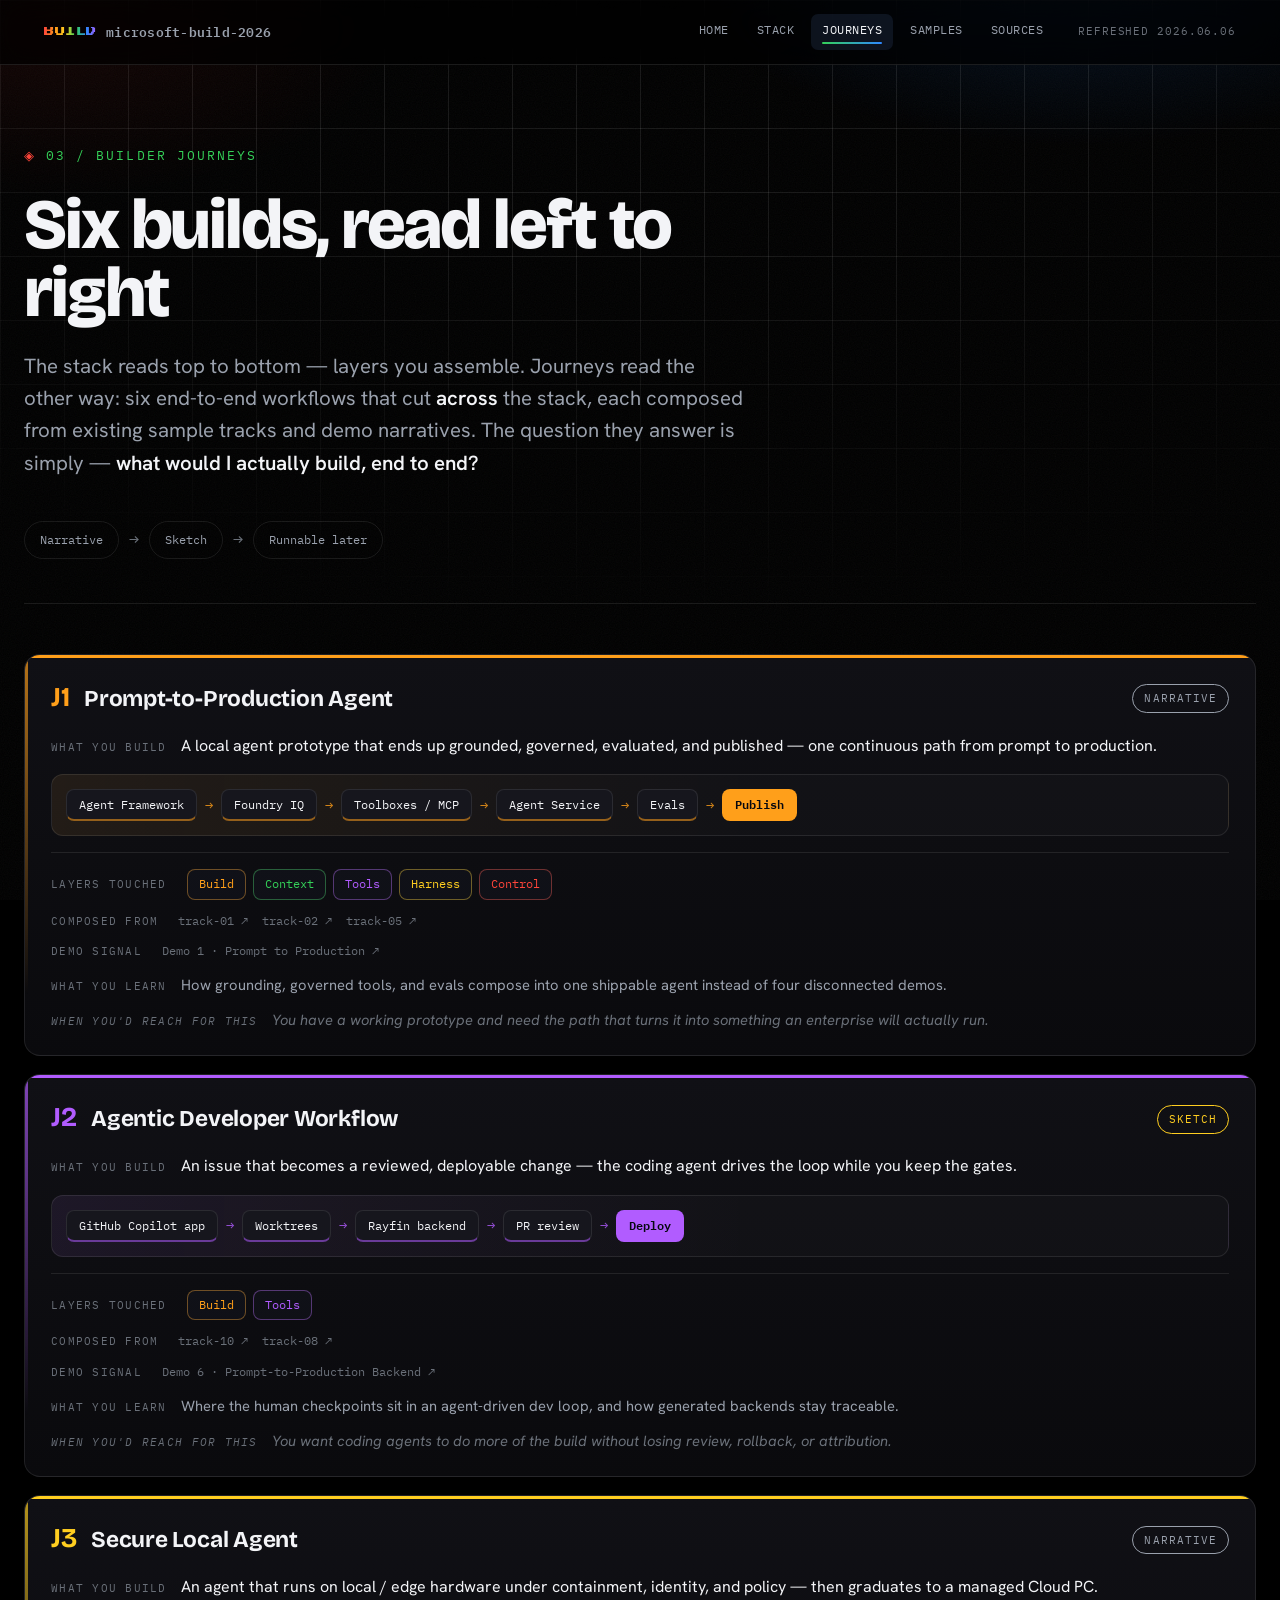
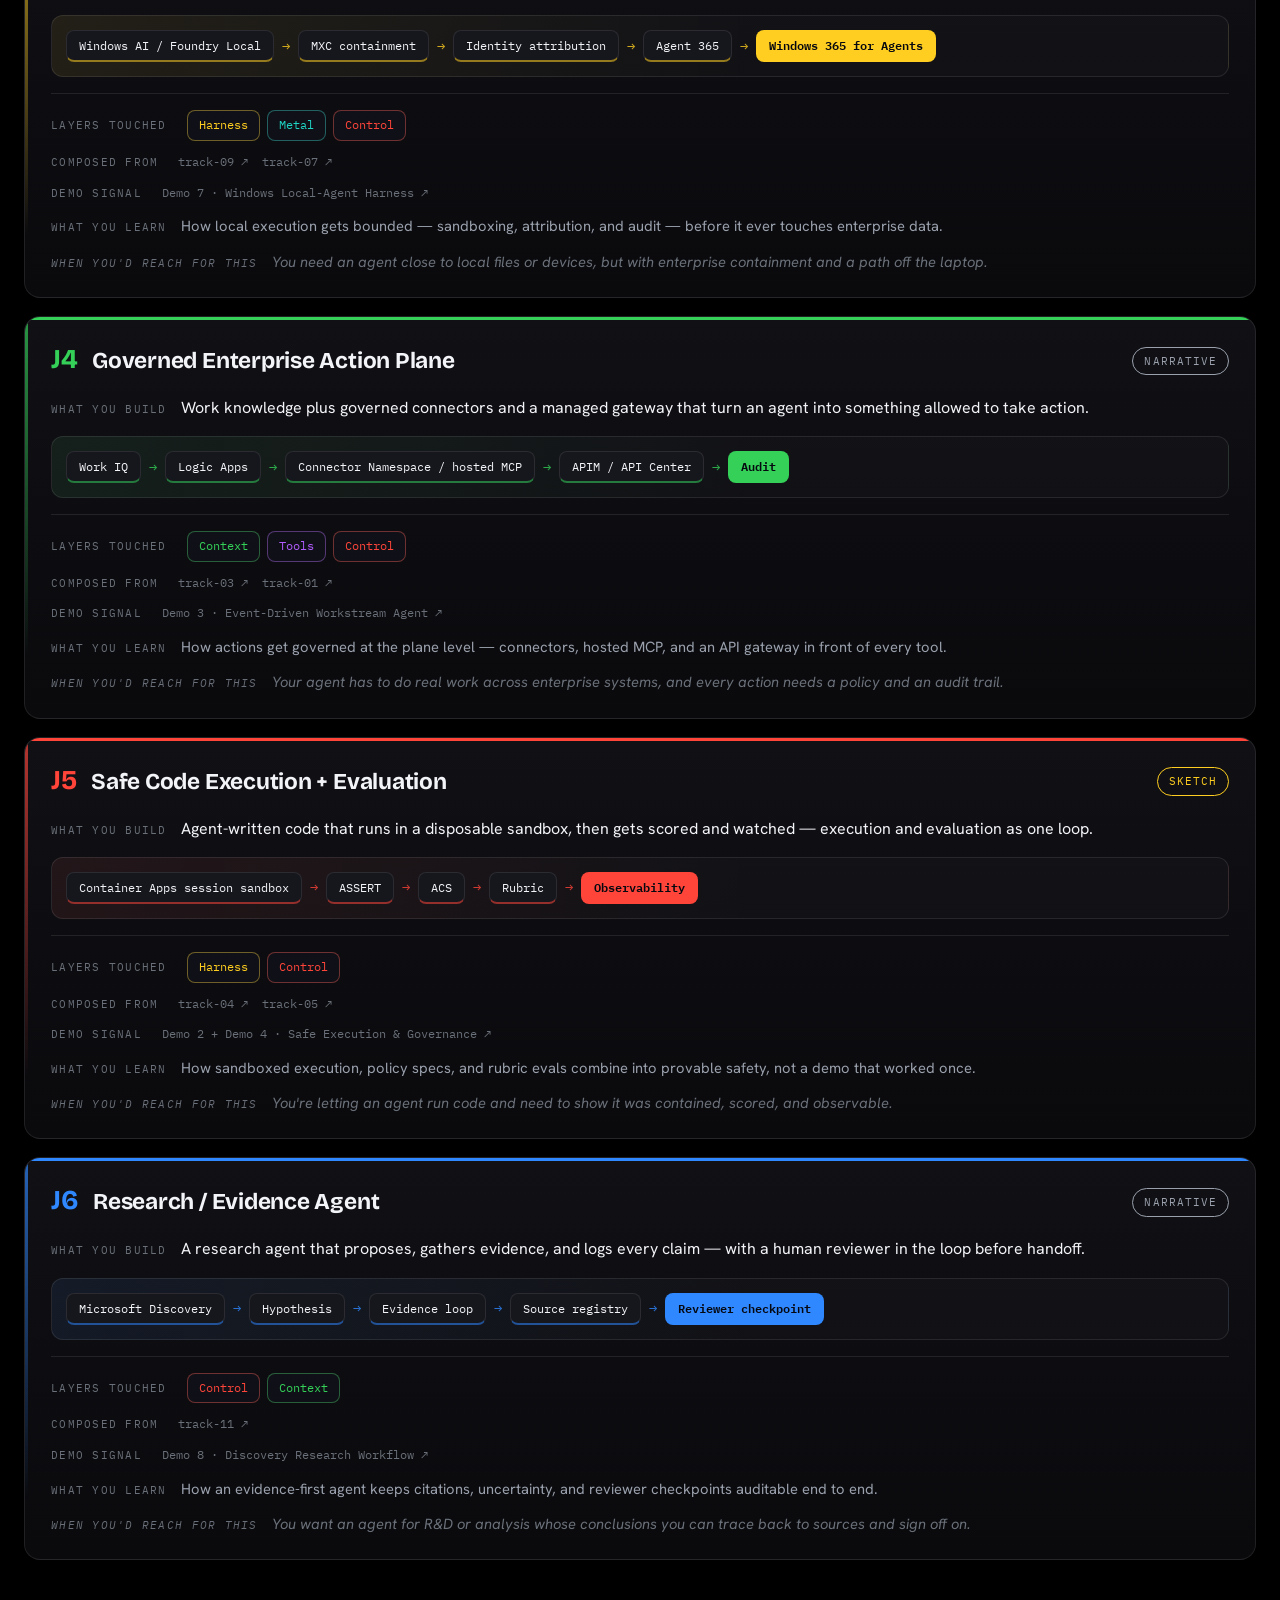
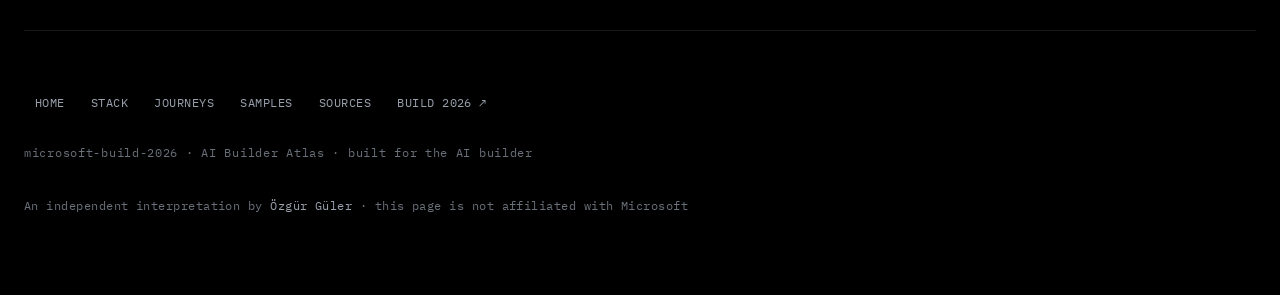
==== journeys.html @ 62273b38 "feat: builder journeys, design pass, and capability asset bundles New surfaces - journeys.html: 6 cr" ====
<!doctype html>
<html lang="en">
  <head>
    <meta charset="utf-8" />
    <meta name="viewport" content="width=device-width, initial-scale=1" />
    <title>Journeys · Build 2026 AI Builder Atlas</title>
    <meta
      name="description"
      content="Builder journeys: six end-to-end Build 2026 workflows that cut across the stack, each composed from existing sample tracks and demo narratives."
    />
    <link rel="preconnect" href="https://fonts.googleapis.com" />
    <link rel="preconnect" href="https://fonts.gstatic.com" crossorigin />
    <link
      href="https://fonts.googleapis.com/css2?family=Bricolage+Grotesque:opsz,wght@12..96,500;12..96,700;12..96,800&family=Hanken+Grotesk:wght@400;500;600;700&family=IBM+Plex+Mono:wght@400;500;600&family=Press+Start+2P&display=swap"
      rel="stylesheet"
    />
    <link rel="icon" href="favicon.svg" type="image/svg+xml" />
    <link rel="stylesheet" href="styles.css" />
  </head>
  <body>
    <div class="grid-field" aria-hidden="true"></div>
    <div class="grain" aria-hidden="true"></div>

    <header class="masthead" aria-label="Site header">
      <a class="repo-tag" href="index.html">
        <span class="bm-mini" aria-hidden="true">BUILD</span>
        <span class="path">microsoft&#8203;-build-2026</span>
      </a>
      <nav class="mast-nav" aria-label="Primary">
        <a href="index.html">Home</a>
        <a href="stack.html">Stack</a>
        <a href="journeys.html" aria-current="page">Journeys</a>
        <a href="samples.html">Samples</a>
        <a href="sources.html">Sources</a>
      </nav>
      <span class="mast-stamp">REFRESHED&nbsp;2026.06.06</span>
    </header>

    <main>
      <section class="page-head" aria-labelledby="ph-title">
        <p class="kicker reveal" data-d="0">
          <span class="kicker-mark">◈</span> 03 / Builder Journeys
        </p>
        <h1 id="ph-title" class="reveal" data-d="1">
          Six builds, read left to right
        </h1>
        <p class="lede reveal" data-d="2">
          The stack reads top to bottom — layers you assemble. Journeys read the
          other way: six end-to-end workflows that cut
          <strong>across</strong> the stack, each composed from existing sample
          tracks and demo narratives. The question they answer is simply —
          <strong>what would I actually build, end to end?</strong>
        </p>
        <div class="ladder reveal" data-d="3" aria-label="Maturity legend">
          <span class="rung">Narrative</span>
          <span class="rung-arrow">→</span>
          <span class="rung">Sketch</span>
          <span class="rung-arrow">→</span>
          <span class="rung">Runnable later</span>
        </div>
      </section>

      <section class="journey-grid" aria-label="Builder journeys">
        <!-- J1 -->
        <article
          class="journey-card j-build reveal-up"
          id="journey-1"
          aria-labelledby="j1-title"
        >
          <header class="journey-head">
            <div class="journey-id">
              <span class="journey-no">J1</span>
              <h2 id="j1-title">Prompt-to-Production Agent</h2>
            </div>
            <span class="journey-badge" data-maturity="narrative"
              >Narrative</span
            >
          </header>
          <p class="journey-outcome">
            <span class="jo-label">What you build</span>
            A local agent prototype that ends up grounded, governed, evaluated,
            and published — one continuous path from prompt to production.
          </p>
          <div
            class="flow-rail"
            role="list"
            aria-label="Journey 1 stage flow, left to right"
          >
            <span class="flow-stage" role="listitem">Agent Framework</span>
            <span class="flow-arrow" aria-hidden="true">→</span>
            <span class="flow-stage" role="listitem">Foundry IQ</span>
            <span class="flow-arrow" aria-hidden="true">→</span>
            <span class="flow-stage" role="listitem">Toolboxes / MCP</span>
            <span class="flow-arrow" aria-hidden="true">→</span>
            <span class="flow-stage" role="listitem">Agent Service</span>
            <span class="flow-arrow" aria-hidden="true">→</span>
            <span class="flow-stage" role="listitem">Evals</span>
            <span class="flow-arrow" aria-hidden="true">→</span>
            <span class="flow-stage flow-stage-end" role="listitem"
              >Publish</span
            >
          </div>
          <div class="journey-meta">
            <div class="jm-row">
              <span class="jm-key">Layers touched</span>
              <ul class="chiplist journey-layers" aria-label="Layers touched">
                <li data-layer="dev">Build</li>
                <li data-layer="context">Context</li>
                <li data-layer="tools">Tools</li>
                <li data-layer="harness">Harness</li>
                <li data-layer="gov">Control</li>
              </ul>
            </div>
            <div class="jm-row">
              <span class="jm-key">Composed from</span>
              <span class="journey-samples">
                <a class="sample-link" href="samples.html#track-01"
                  >track-01 ↗</a
                >
                <a class="sample-link" href="samples.html#track-02"
                  >track-02 ↗</a
                >
                <a class="sample-link" href="samples.html#track-05"
                  >track-05 ↗</a
                >
              </span>
            </div>
            <div class="jm-row">
              <span class="jm-key">Demo signal</span>
              <a
                class="sample-link"
                href="https://github.com/ozgurgulerx/microsoft-build-2026/blob/main/demos/README.md"
                target="_blank"
                rel="noopener"
                >Demo 1 · Prompt to Production ↗</a
              >
            </div>
            <p class="journey-learn">
              <span class="jm-key">What you learn</span>
              How grounding, governed tools, and evals compose into one
              shippable agent instead of four disconnected demos.
            </p>
            <p class="journey-convo">
              <span class="jm-key">When you'd reach for this</span>
              You have a working prototype and need the path that turns it into
              something an enterprise will actually run.
            </p>
          </div>
        </article>

        <!-- J2 -->
        <article
          class="journey-card j-tools reveal-up"
          id="journey-2"
          aria-labelledby="j2-title"
        >
          <header class="journey-head">
            <div class="journey-id">
              <span class="journey-no">J2</span>
              <h2 id="j2-title">Agentic Developer Workflow</h2>
            </div>
            <span class="journey-badge" data-maturity="sketch">Sketch</span>
          </header>
          <p class="journey-outcome">
            <span class="jo-label">What you build</span>
            An issue that becomes a reviewed, deployable change — the coding
            agent drives the loop while you keep the gates.
          </p>
          <div
            class="flow-rail"
            role="list"
            aria-label="Journey 2 stage flow, left to right"
          >
            <span class="flow-stage" role="listitem">GitHub Copilot app</span>
            <span class="flow-arrow" aria-hidden="true">→</span>
            <span class="flow-stage" role="listitem">Worktrees</span>
            <span class="flow-arrow" aria-hidden="true">→</span>
            <span class="flow-stage" role="listitem">Rayfin backend</span>
            <span class="flow-arrow" aria-hidden="true">→</span>
            <span class="flow-stage" role="listitem">PR review</span>
            <span class="flow-arrow" aria-hidden="true">→</span>
            <span class="flow-stage flow-stage-end" role="listitem"
              >Deploy</span
            >
          </div>
          <div class="journey-meta">
            <div class="jm-row">
              <span class="jm-key">Layers touched</span>
              <ul class="chiplist journey-layers" aria-label="Layers touched">
                <li data-layer="dev">Build</li>
                <li data-layer="tools">Tools</li>
              </ul>
            </div>
            <div class="jm-row">
              <span class="jm-key">Composed from</span>
              <span class="journey-samples">
                <a class="sample-link" href="samples.html#track-10"
                  >track-10 ↗</a
                >
                <a class="sample-link" href="samples.html#track-08"
                  >track-08 ↗</a
                >
              </span>
            </div>
            <div class="jm-row">
              <span class="jm-key">Demo signal</span>
              <a
                class="sample-link"
                href="https://github.com/ozgurgulerx/microsoft-build-2026/blob/main/demos/README.md"
                target="_blank"
                rel="noopener"
                >Demo 6 · Prompt-to-Production Backend ↗</a
              >
            </div>
            <p class="journey-learn">
              <span class="jm-key">What you learn</span>
              Where the human checkpoints sit in an agent-driven dev loop, and
              how generated backends stay traceable.
            </p>
            <p class="journey-convo">
              <span class="jm-key">When you'd reach for this</span>
              You want coding agents to do more of the build without losing
              review, rollback, or attribution.
            </p>
          </div>
        </article>

        <!-- J3 -->
        <article
          class="journey-card j-harness reveal-up"
          id="journey-3"
          aria-labelledby="j3-title"
        >
          <header class="journey-head">
            <div class="journey-id">
              <span class="journey-no">J3</span>
              <h2 id="j3-title">Secure Local Agent</h2>
            </div>
            <span class="journey-badge" data-maturity="narrative"
              >Narrative</span
            >
          </header>
          <p class="journey-outcome">
            <span class="jo-label">What you build</span>
            An agent that runs on local / edge hardware under containment,
            identity, and policy — then graduates to a managed Cloud PC.
          </p>
          <div
            class="flow-rail"
            role="list"
            aria-label="Journey 3 stage flow, left to right"
          >
            <span class="flow-stage" role="listitem"
              >Windows AI / Foundry Local</span
            >
            <span class="flow-arrow" aria-hidden="true">→</span>
            <span class="flow-stage" role="listitem">MXC containment</span>
            <span class="flow-arrow" aria-hidden="true">→</span>
            <span class="flow-stage" role="listitem">Identity attribution</span>
            <span class="flow-arrow" aria-hidden="true">→</span>
            <span class="flow-stage" role="listitem">Agent 365</span>
            <span class="flow-arrow" aria-hidden="true">→</span>
            <span class="flow-stage flow-stage-end" role="listitem"
              >Windows 365 for Agents</span
            >
          </div>
          <div class="journey-meta">
            <div class="jm-row">
              <span class="jm-key">Layers touched</span>
              <ul class="chiplist journey-layers" aria-label="Layers touched">
                <li data-layer="harness">Harness</li>
                <li data-layer="infra">Metal</li>
                <li data-layer="gov">Control</li>
              </ul>
            </div>
            <div class="jm-row">
              <span class="jm-key">Composed from</span>
              <span class="journey-samples">
                <a class="sample-link" href="samples.html#track-09"
                  >track-09 ↗</a
                >
                <a class="sample-link" href="samples.html#track-07"
                  >track-07 ↗</a
                >
              </span>
            </div>
            <div class="jm-row">
              <span class="jm-key">Demo signal</span>
              <a
                class="sample-link"
                href="https://github.com/ozgurgulerx/microsoft-build-2026/blob/main/demos/README.md"
                target="_blank"
                rel="noopener"
                >Demo 7 · Windows Local-Agent Harness ↗</a
              >
            </div>
            <p class="journey-learn">
              <span class="jm-key">What you learn</span>
              How local execution gets bounded — sandboxing, attribution, and
              audit — before it ever touches enterprise data.
            </p>
            <p class="journey-convo">
              <span class="jm-key">When you'd reach for this</span>
              You need an agent close to local files or devices, but with
              enterprise containment and a path off the laptop.
            </p>
          </div>
        </article>

        <!-- J4 -->
        <article
          class="journey-card j-context reveal-up"
          id="journey-4"
          aria-labelledby="j4-title"
        >
          <header class="journey-head">
            <div class="journey-id">
              <span class="journey-no">J4</span>
              <h2 id="j4-title">Governed Enterprise Action Plane</h2>
            </div>
            <span class="journey-badge" data-maturity="narrative"
              >Narrative</span
            >
          </header>
          <p class="journey-outcome">
            <span class="jo-label">What you build</span>
            Work knowledge plus governed connectors and a managed gateway that
            turn an agent into something allowed to take action.
          </p>
          <div
            class="flow-rail"
            role="list"
            aria-label="Journey 4 stage flow, left to right"
          >
            <span class="flow-stage" role="listitem">Work IQ</span>
            <span class="flow-arrow" aria-hidden="true">→</span>
            <span class="flow-stage" role="listitem">Logic Apps</span>
            <span class="flow-arrow" aria-hidden="true">→</span>
            <span class="flow-stage" role="listitem"
              >Connector Namespace / hosted MCP</span
            >
            <span class="flow-arrow" aria-hidden="true">→</span>
            <span class="flow-stage" role="listitem">APIM / API Center</span>
            <span class="flow-arrow" aria-hidden="true">→</span>
            <span class="flow-stage flow-stage-end" role="listitem">Audit</span>
          </div>
          <div class="journey-meta">
            <div class="jm-row">
              <span class="jm-key">Layers touched</span>
              <ul class="chiplist journey-layers" aria-label="Layers touched">
                <li data-layer="context">Context</li>
                <li data-layer="tools">Tools</li>
                <li data-layer="gov">Control</li>
              </ul>
            </div>
            <div class="jm-row">
              <span class="jm-key">Composed from</span>
              <span class="journey-samples">
                <a class="sample-link" href="samples.html#track-03"
                  >track-03 ↗</a
                >
                <a class="sample-link" href="samples.html#track-01"
                  >track-01 ↗</a
                >
              </span>
            </div>
            <div class="jm-row">
              <span class="jm-key">Demo signal</span>
              <a
                class="sample-link"
                href="https://github.com/ozgurgulerx/microsoft-build-2026/blob/main/demos/README.md"
                target="_blank"
                rel="noopener"
                >Demo 3 · Event-Driven Workstream Agent ↗</a
              >
            </div>
            <p class="journey-learn">
              <span class="jm-key">What you learn</span>
              How actions get governed at the plane level — connectors, hosted
              MCP, and an API gateway in front of every tool.
            </p>
            <p class="journey-convo">
              <span class="jm-key">When you'd reach for this</span>
              Your agent has to do real work across enterprise systems, and
              every action needs a policy and an audit trail.
            </p>
          </div>
        </article>

        <!-- J5 -->
        <article
          class="journey-card j-eval reveal-up"
          id="journey-5"
          aria-labelledby="j5-title"
        >
          <header class="journey-head">
            <div class="journey-id">
              <span class="journey-no">J5</span>
              <h2 id="j5-title">Safe Code Execution + Evaluation</h2>
            </div>
            <span class="journey-badge" data-maturity="sketch">Sketch</span>
          </header>
          <p class="journey-outcome">
            <span class="jo-label">What you build</span>
            Agent-written code that runs in a disposable sandbox, then gets
            scored and watched — execution and evaluation as one loop.
          </p>
          <div
            class="flow-rail"
            role="list"
            aria-label="Journey 5 stage flow, left to right"
          >
            <span class="flow-stage" role="listitem"
              >Container Apps session sandbox</span
            >
            <span class="flow-arrow" aria-hidden="true">→</span>
            <span class="flow-stage" role="listitem">ASSERT</span>
            <span class="flow-arrow" aria-hidden="true">→</span>
            <span class="flow-stage" role="listitem">ACS</span>
            <span class="flow-arrow" aria-hidden="true">→</span>
            <span class="flow-stage" role="listitem">Rubric</span>
            <span class="flow-arrow" aria-hidden="true">→</span>
            <span class="flow-stage flow-stage-end" role="listitem"
              >Observability</span
            >
          </div>
          <div class="journey-meta">
            <div class="jm-row">
              <span class="jm-key">Layers touched</span>
              <ul class="chiplist journey-layers" aria-label="Layers touched">
                <li data-layer="harness">Harness</li>
                <li data-layer="gov">Control</li>
              </ul>
            </div>
            <div class="jm-row">
              <span class="jm-key">Composed from</span>
              <span class="journey-samples">
                <a class="sample-link" href="samples.html#track-04"
                  >track-04 ↗</a
                >
                <a class="sample-link" href="samples.html#track-05"
                  >track-05 ↗</a
                >
              </span>
            </div>
            <div class="jm-row">
              <span class="jm-key">Demo signal</span>
              <a
                class="sample-link"
                href="https://github.com/ozgurgulerx/microsoft-build-2026/blob/main/demos/README.md"
                target="_blank"
                rel="noopener"
                >Demo 2 + Demo 4 · Safe Execution & Governance ↗</a
              >
            </div>
            <p class="journey-learn">
              <span class="jm-key">What you learn</span>
              How sandboxed execution, policy specs, and rubric evals combine
              into provable safety, not a demo that worked once.
            </p>
            <p class="journey-convo">
              <span class="jm-key">When you'd reach for this</span>
              You're letting an agent run code and need to show it was
              contained, scored, and observable.
            </p>
          </div>
        </article>

        <!-- J6 -->
        <article
          class="journey-card j-research reveal-up"
          id="journey-6"
          aria-labelledby="j6-title"
        >
          <header class="journey-head">
            <div class="journey-id">
              <span class="journey-no">J6</span>
              <h2 id="j6-title">Research / Evidence Agent</h2>
            </div>
            <span class="journey-badge" data-maturity="narrative"
              >Narrative</span
            >
          </header>
          <p class="journey-outcome">
            <span class="jo-label">What you build</span>
            A research agent that proposes, gathers evidence, and logs every
            claim — with a human reviewer in the loop before handoff.
          </p>
          <div
            class="flow-rail"
            role="list"
            aria-label="Journey 6 stage flow, left to right"
          >
            <span class="flow-stage" role="listitem">Microsoft Discovery</span>
            <span class="flow-arrow" aria-hidden="true">→</span>
            <span class="flow-stage" role="listitem">Hypothesis</span>
            <span class="flow-arrow" aria-hidden="true">→</span>
            <span class="flow-stage" role="listitem">Evidence loop</span>
            <span class="flow-arrow" aria-hidden="true">→</span>
            <span class="flow-stage" role="listitem">Source registry</span>
            <span class="flow-arrow" aria-hidden="true">→</span>
            <span class="flow-stage flow-stage-end" role="listitem"
              >Reviewer checkpoint</span
            >
          </div>
          <div class="journey-meta">
            <div class="jm-row">
              <span class="jm-key">Layers touched</span>
              <ul class="chiplist journey-layers" aria-label="Layers touched">
                <li data-layer="gov">Control</li>
                <li data-layer="context">Context</li>
              </ul>
            </div>
            <div class="jm-row">
              <span class="jm-key">Composed from</span>
              <span class="journey-samples">
                <a class="sample-link" href="samples.html#track-11"
                  >track-11 ↗</a
                >
              </span>
            </div>
            <div class="jm-row">
              <span class="jm-key">Demo signal</span>
              <a
                class="sample-link"
                href="https://github.com/ozgurgulerx/microsoft-build-2026/blob/main/demos/README.md"
                target="_blank"
                rel="noopener"
                >Demo 8 · Discovery Research Workflow ↗</a
              >
            </div>
            <p class="journey-learn">
              <span class="jm-key">What you learn</span>
              How an evidence-first agent keeps citations, uncertainty, and
              reviewer checkpoints auditable end to end.
            </p>
            <p class="journey-convo">
              <span class="jm-key">When you'd reach for this</span>
              You want an agent for R&amp;D or analysis whose conclusions you
              can trace back to sources and sign off on.
            </p>
          </div>
        </article>
      </section>
    </main>

    <footer class="foot">
      <nav class="foot-links" aria-label="Footer">
        <a href="index.html">Home</a>
        <a href="stack.html">Stack</a>
        <a href="journeys.html">Journeys</a>
        <a href="samples.html">Samples</a>
        <a href="sources.html">Sources</a>
        <a
          href="https://news.microsoft.com/build-2026/"
          target="_blank"
          rel="noopener"
          >Build 2026 ↗</a
        >
      </nav>
      <p class="foot-sig">
        microsoft-build-2026 &middot; AI Builder Atlas &middot; built for the AI
        builder
      </p>
      <p class="foot-by">
        An independent interpretation by
        <a
          class="by-name"
          href="https://github.com/ozgurgulerx"
          target="_blank"
          rel="noopener author"
          >Özgür Güler</a
        >
        &middot; this page is not affiliated with Microsoft
      </p>
    </footer>

    <script src="atlas.js" defer></script>
  </body>
</html>
---- styles.css ----
/* ============================================================
   Build 2026 AI Builder Atlas — "Engineering Atlas / Control Room"
   Display: Bricolage Grotesque · Body: Hanken Grotesk · Data: IBM Plex Mono
   ============================================================ */

:root {
  color-scheme: dark;

  /* surfaces — Build pure-black canvas */
  --void: #000000;
  --ink-0: #0a0a0d;
  --ink-1: #101015;
  --ink-2: #16161d;
  --line: rgba(255, 255, 255, 0.09);
  --line-bright: rgba(255, 255, 255, 0.22);

  /* type */
  --chalk: #f3f4f7;
  --fog: #9aa1ad;
  --fog-dim: #6a7079;

  /* Build pixel rainbow */
  --build-red: #ff453a;
  --build-orange: #ff9f1a;
  --build-yellow: #ffce20;
  --build-green: #34d058;
  --build-blue: #2f88ff;
  --build-purple: #b15cff;
  --build-cyan: #1fd4c4;

  /* signal aliases mapped to the rainbow (primary UI accent = Build blue) */
  --azure: var(--build-blue); /* model + primary accent */
  --cyan: var(--build-green); /* context + secondary accent */
  --violet: var(--build-purple); /* tools */
  --amber: var(--build-yellow); /* harness */
  --magenta: var(--build-red); /* governance / live */
  --orange: var(--build-orange); /* dev substrate */
  --teal: var(--build-cyan); /* infrastructure */

  --display: "Bricolage Grotesque", ui-sans-serif, system-ui, sans-serif;
  --body: "Hanken Grotesk", ui-sans-serif, system-ui, sans-serif;
  --mono: "IBM Plex Mono", ui-monospace, "SFMono-Regular", monospace;
  --pixel: "Press Start 2P", ui-monospace, monospace;

  --shell: min(1240px, calc(100% - 48px));
}

* {
  box-sizing: border-box;
}

html {
  scroll-behavior: smooth;
}

body {
  margin: 0;
  background: var(--void);
  color: var(--chalk);
  font-family: var(--body);
  font-size: 17px;
  line-height: 1.58;
  -webkit-font-smoothing: antialiased;
  text-rendering: optimizeLegibility;
  overflow-x: hidden;
}

/* atmospheric blueprint grid + corner glows ----------------------------- */
.grid-field {
  position: fixed;
  inset: 0;
  z-index: -2;
  pointer-events: none;
  background-image:
    linear-gradient(var(--line) 1px, transparent 1px),
    linear-gradient(90deg, var(--line) 1px, transparent 1px);
  background-size: 64px 64px;
  -webkit-mask-image: radial-gradient(
    120% 90% at 50% 0%,
    #000 30%,
    transparent 78%
  );
  mask-image: radial-gradient(120% 90% at 50% 0%, #000 30%, transparent 78%);
}

body::before {
  content: "";
  position: fixed;
  inset: 0;
  z-index: -3;
  pointer-events: none;
  background:
    radial-gradient(
      54% 38% at 84% -6%,
      rgba(47, 136, 255, 0.16),
      transparent 60%
    ),
    radial-gradient(46% 34% at 4% 2%, rgba(255, 69, 58, 0.08), transparent 62%),
    radial-gradient(
      60% 46% at 50% 110%,
      rgba(177, 92, 255, 0.08),
      transparent 60%
    );
}

.grain {
  position: fixed;
  inset: 0;
  z-index: -1;
  pointer-events: none;
  opacity: 0.045;
  background-image: url("data:image/svg+xml,%3Csvg xmlns='http://www.w3.org/2000/svg' width='160' height='160'%3E%3Cfilter id='n'%3E%3CfeTurbulence type='fractalNoise' baseFrequency='0.85' numOctaves='2' stitchTiles='stitch'/%3E%3C/filter%3E%3Crect width='100%25' height='100%25' filter='url(%23n)'/%3E%3C/svg%3E");
}

/* ───────────────────────── global craft ───────────────────────── */
::selection {
  background: color-mix(in srgb, var(--build-blue) 36%, transparent);
  color: #fff;
}
:focus-visible {
  outline: 2px solid color-mix(in srgb, var(--build-blue) 72%, #fff 8%);
  outline-offset: 3px;
  border-radius: 5px;
}
html {
  scrollbar-color: #23252e transparent;
}
::-webkit-scrollbar {
  width: 11px;
  height: 11px;
}
::-webkit-scrollbar-track {
  background: var(--void);
}
::-webkit-scrollbar-thumb {
  background: #23252e;
  border: 3px solid var(--void);
  border-radius: 999px;
}
::-webkit-scrollbar-thumb:hover {
  background: #313441;
}

/* smooth cross-page morphs — progressive enhancement, ignored where unsupported */
@view-transition {
  navigation: auto;
}

/* ───────────────────────── masthead ───────────────────────── */
.masthead {
  position: sticky;
  top: 0;
  z-index: 50;
  width: 100%;
  display: flex;
  align-items: center;
  gap: 24px;
  padding: 14px max(24px, calc((100% - 1240px) / 2 + 24px));
  background: color-mix(in srgb, var(--void) 72%, transparent);
  backdrop-filter: blur(14px) saturate(1.3);
  border-bottom: 1px solid var(--line);
  view-transition-name: masthead;
}

.repo-tag {
  display: inline-flex;
  align-items: center;
  gap: 9px;
  font-family: var(--mono);
  font-size: 0.82rem;
  font-weight: 600;
  letter-spacing: 0.02em;
  color: var(--chalk);
  text-decoration: none;
}
.repo-tag .dot {
  width: 9px;
  height: 9px;
  border-radius: 50%;
  background: var(--magenta);
  box-shadow:
    0 0 0 4px rgba(255, 61, 139, 0.16),
    0 0 14px var(--magenta);
  animation: pulse 2.6s ease-in-out infinite;
}
@keyframes pulse {
  50% {
    opacity: 0.45;
  }
}

/* pixel mini-mark in the header — site-wide brand cue */
.bm-mini {
  font-family: var(--pixel);
  font-size: 0.62rem;
  letter-spacing: 0.06em;
  line-height: 1;
  background: linear-gradient(
    92deg,
    var(--build-red),
    var(--build-orange) 22%,
    var(--build-yellow) 40%,
    var(--build-green) 60%,
    var(--build-blue) 80%,
    var(--build-purple)
  );
  -webkit-background-clip: text;
  background-clip: text;
  color: transparent;
  -webkit-text-fill-color: transparent;
}
.repo-tag .path {
  color: var(--fog);
}

.mast-nav {
  margin-left: auto;
  display: flex;
  gap: 6px;
}
.mast-nav a {
  font-family: var(--mono);
  font-size: 0.76rem;
  letter-spacing: 0.04em;
  text-transform: uppercase;
  color: var(--fog);
  text-decoration: none;
  padding: 6px 11px;
  border-radius: 7px;
  transition:
    color 0.2s,
    background 0.2s;
}
.mast-nav a:hover {
  color: var(--chalk);
  background: rgba(120, 170, 255, 0.08);
}

.mast-stamp {
  font-family: var(--mono);
  font-size: 0.7rem;
  letter-spacing: 0.08em;
  color: var(--fog-dim);
  white-space: nowrap;
}

/* shared layout ------------------------------------------------------- */
main {
  width: var(--shell);
  margin: 0 auto;
}

section {
  padding: 78px 0;
  border-bottom: 1px solid var(--line);
}

.section-head {
  max-width: 760px;
  margin-bottom: 40px;
}
.section-no {
  display: inline-block;
  font-family: var(--mono);
  font-size: 0.74rem;
  letter-spacing: 0.16em;
  color: var(--magenta);
  margin-bottom: 14px;
}
.section-head h2 {
  font-family: var(--display);
  font-weight: 700;
  font-size: clamp(1.7rem, 3.4vw, 2.7rem);
  line-height: 1.04;
  letter-spacing: -0.02em;
  margin: 0 0 14px;
}
.section-head > p {
  color: var(--fog);
  font-size: 1.05rem;
  margin: 0;
}

/* ───────────────────────── hero ───────────────────────── */
.hero {
  position: relative;
  isolation: isolate;
  overflow: hidden;
  padding: clamp(64px, 12vh, 132px) 0 86px;
  border-bottom: 1px solid var(--line);
}
/* signature atmosphere — a slow aurora that breathes behind the wordmark */
.hero::before {
  content: "";
  position: absolute;
  z-index: -1;
  left: -12%;
  top: -24%;
  width: 78%;
  height: 132%;
  background:
    radial-gradient(
      40% 42% at 32% 30%,
      rgba(47, 136, 255, 0.24),
      transparent 70%
    ),
    radial-gradient(
      36% 38% at 58% 42%,
      rgba(177, 92, 255, 0.17),
      transparent 70%
    ),
    radial-gradient(
      32% 36% at 44% 64%,
      rgba(31, 212, 196, 0.14),
      transparent 72%
    ),
    radial-gradient(28% 30% at 70% 58%, rgba(255, 69, 58, 0.1), transparent 72%);
  filter: blur(38px) saturate(1.2);
  pointer-events: none;
  /* pointer parallax (set on .hero by atlas.js) composes with the drift transform */
  translate: var(--px, 0) var(--py, 0);
  transition: translate 0.4s cubic-bezier(0.22, 1, 0.36, 1);
  animation: aurora-drift 19s ease-in-out infinite alternate;
}
@keyframes aurora-drift {
  0% {
    transform: translate3d(0, 0, 0) scale(1);
  }
  50% {
    transform: translate3d(4%, 3%, 0) scale(1.08);
  }
  100% {
    transform: translate3d(-3%, 5%, 0) scale(1.05);
  }
}

.kicker {
  font-family: var(--mono);
  font-size: 0.8rem;
  letter-spacing: 0.16em;
  text-transform: uppercase;
  color: var(--cyan);
  margin: 0 0 26px;
}
.kicker-mark {
  color: var(--magenta);
}

/* pixel BUILD wordmark — the brand centerpiece */
.buildmark {
  display: flex;
  align-items: flex-end;
  gap: clamp(14px, 2.4vw, 30px);
  margin: 4px 0 30px;
  line-height: 1;
  /* subtle counter-parallax to the aurora for depth */
  translate: calc(var(--px, 0px) * -0.32) calc(var(--py, 0px) * -0.32);
  transition: translate 0.4s cubic-bezier(0.22, 1, 0.36, 1);
}
.bm-word {
  font-family: var(--pixel);
  font-size: clamp(2.6rem, 11vw, 8.2rem);
  letter-spacing: 0.04em;
  /* the Build rainbow, swept across the pixel letters */
  background: linear-gradient(
    92deg,
    var(--build-red) 0%,
    var(--build-orange) 18%,
    var(--build-yellow) 36%,
    var(--build-green) 56%,
    var(--build-blue) 76%,
    var(--build-purple) 100%
  );
  background-size: 220% 100%;
  -webkit-background-clip: text;
  background-clip: text;
  color: transparent;
  -webkit-text-fill-color: transparent;
  filter: drop-shadow(0 6px 34px rgba(47, 136, 255, 0.34));
  animation: bm-flow 16s ease-in-out infinite alternate;
}
@keyframes bm-flow {
  0% {
    background-position: 0% 50%;
  }
  100% {
    background-position: 100% 50%;
  }
}
/* cinematic entrance for the wordmark — rise + unblur (reuses .reveal timing) */
.buildmark.reveal {
  animation-name: rise-hero;
}
@keyframes rise-hero {
  from {
    opacity: 0;
    transform: translateY(26px) scale(0.985);
    filter: blur(9px);
  }
  to {
    opacity: 1;
    transform: none;
    filter: blur(0);
  }
}
.bm-year {
  font-family: var(--pixel);
  font-size: clamp(0.9rem, 3vw, 2rem);
  color: var(--build-blue);
  padding-bottom: clamp(6px, 1.4vw, 16px);
  letter-spacing: 0.02em;
}

.hero h1 {
  font-family: var(--display);
  font-weight: 800;
  font-size: clamp(2rem, 5.2vw, 4rem);
  line-height: 0.98;
  letter-spacing: -0.03em;
  margin: 0 0 26px;
}

/* personal narrative — the framing of the whole page */
.manifesto {
  margin: 0 0 30px;
  padding: 0 0 0 22px;
  border-left: 3px solid var(--build-blue);
  max-width: 760px;
  font-family: var(--display);
  font-weight: 500;
  font-size: clamp(1.15rem, 2vw, 1.6rem);
  line-height: 1.42;
  letter-spacing: -0.01em;
  color: var(--chalk);
  text-wrap: balance;
}

.lede {
  max-width: 720px;
  font-size: clamp(1.05rem, 1.7vw, 1.28rem);
  color: var(--fog);
  margin: 0 0 42px;
}
.lede strong {
  color: var(--chalk);
  font-weight: 600;
}

.hero-cta {
  display: flex;
  flex-wrap: wrap;
  gap: 14px;
}
.btn {
  font-family: var(--mono);
  font-size: 0.84rem;
  font-weight: 500;
  letter-spacing: 0.02em;
  text-decoration: none;
  padding: 13px 22px;
  border-radius: 10px;
  transition:
    transform 0.18s,
    box-shadow 0.25s,
    background 0.25s;
}
.btn-primary {
  color: #060810;
  background: linear-gradient(100deg, var(--cyan), var(--azure));
  box-shadow: 0 8px 30px rgba(77, 140, 255, 0.28);
}
.btn-primary:hover {
  transform: translateY(-2px);
  box-shadow: 0 14px 38px rgba(77, 140, 255, 0.42);
}
.btn-ghost {
  color: var(--chalk);
  border: 1px solid var(--line-bright);
  background: rgba(120, 170, 255, 0.04);
}
.btn-ghost:hover {
  transform: translateY(-2px);
  border-color: var(--cyan);
  color: var(--cyan);
}

/* ───────────────────── schematic ───────────────────── */
.schematic {
  display: grid;
  gap: 14px;
  position: relative;
}

.band {
  position: relative;
  border-radius: 14px;
  padding: 20px 24px;
  border: 1px solid var(--line);
  background: linear-gradient(180deg, var(--ink-1), var(--ink-0));
  overflow: hidden;
}
.band header {
  display: flex;
  align-items: baseline;
  gap: 14px;
  flex-wrap: wrap;
  margin-bottom: 8px;
}
.band-edge {
  font-family: var(--mono);
  font-size: 0.68rem;
  letter-spacing: 0.14em;
  padding: 3px 9px;
  border-radius: 6px;
  border: 1px solid currentColor;
}
.band h3 {
  font-family: var(--display);
  font-weight: 700;
  font-size: 1.18rem;
  letter-spacing: -0.01em;
  margin: 0;
}
.band p {
  margin: 0;
  font-family: var(--mono);
  font-size: 0.78rem;
  line-height: 1.7;
  color: var(--fog);
}
.band::before {
  content: "";
  position: absolute;
  inset: 0;
  pointer-events: none;
  opacity: 0.5;
}

.band-gov {
  border-color: color-mix(in srgb, var(--build-red) 36%, transparent);
}
.band-gov .band-edge {
  color: var(--build-red);
}
.band-gov::before {
  background: radial-gradient(
    80% 140% at 0% 0%,
    color-mix(in srgb, var(--build-red) 14%, transparent),
    transparent 55%
  );
}

.band-dev {
  border-color: color-mix(in srgb, var(--build-orange) 34%, transparent);
}
.band-dev .band-edge {
  color: var(--build-orange);
}
.band-dev::before {
  background: radial-gradient(
    80% 140% at 100% 0%,
    color-mix(in srgb, var(--build-orange) 14%, transparent),
    transparent 55%
  );
}

.band-infra {
  border-color: color-mix(in srgb, var(--build-cyan) 34%, transparent);
}
.band-infra .band-edge {
  color: var(--build-cyan);
}
.band-infra::before {
  background: radial-gradient(
    80% 140% at 50% 100%,
    color-mix(in srgb, var(--build-cyan) 14%, transparent),
    transparent 55%
  );
}

/* core four */
.core {
  display: grid;
  grid-template-columns: repeat(4, 1fr);
  gap: 14px;
}
.cell {
  position: relative;
  border-radius: 14px;
  padding: 22px 20px 24px;
  background: linear-gradient(180deg, var(--ink-2), var(--ink-0));
  border: 1px solid var(--line);
  display: grid;
  align-content: start;
  gap: 10px;
  overflow: hidden;
  transition:
    transform 0.25s,
    border-color 0.25s,
    box-shadow 0.3s;
}
.cell::after {
  content: "";
  position: absolute;
  top: 0;
  left: 0;
  right: 0;
  height: 3px;
  background: var(--c);
  opacity: 0.9;
}
.cell:hover {
  border-color: color-mix(in srgb, var(--c) 45%, var(--line));
  box-shadow: 0 16px 40px color-mix(in srgb, var(--c) 14%, transparent);
}
.cell-head {
  display: flex;
  align-items: center;
  gap: 12px;
  margin-bottom: 4px;
}
.cell-no {
  flex: none;
  width: 38px;
  height: 38px;
  display: grid;
  place-items: center;
  border-radius: 10px;
  font-family: var(--display);
  font-weight: 700;
  font-size: 1.2rem;
  color: #050505;
  background: var(--c);
  box-shadow: 0 0 22px color-mix(in srgb, var(--c) 45%, transparent);
}
.cell h3 {
  font-family: var(--display);
  font-weight: 700;
  font-size: 1.28rem;
  letter-spacing: -0.01em;
  margin: 0;
  color: var(--c);
}
.ask {
  margin: 2px 0 0;
  font-weight: 500;
  font-size: 0.82rem;
  color: var(--fog);
}

/* linked capability rows — one scannable, clickable item per line */
.cap-list {
  list-style: none;
  margin: 6px 0 0;
  padding: 0;
  display: grid;
  gap: 5px;
}
.cap-list a {
  display: flex;
  align-items: center;
  justify-content: space-between;
  gap: 10px;
  padding: 9px 11px;
  border-radius: 9px;
  font-size: 0.86rem;
  line-height: 1.25;
  color: var(--chalk);
  text-decoration: none;
  background: rgba(255, 255, 255, 0.025);
  border: 1px solid var(--line);
  border-left: 2px solid color-mix(in srgb, var(--c) 60%, transparent);
  transition:
    background 0.16s,
    border-color 0.16s,
    transform 0.16s;
}
.cap-list a:hover {
  background: color-mix(in srgb, var(--c) 12%, transparent);
  border-color: color-mix(in srgb, var(--c) 40%, var(--line));
  border-left-color: var(--c);
  transform: translateX(3px);
}
.cap-arrow {
  flex: none;
  font-size: 0.82rem;
  color: var(--fog-dim);
  transition: color 0.16s;
}
.cap-list a:hover .cap-arrow {
  color: var(--c);
}
.cell-model {
  --c: var(--azure);
}
.cell-context {
  --c: var(--cyan);
}
.cell-tools {
  --c: var(--violet);
}
.cell-harness {
  --c: var(--amber);
}

/* band cap-lists lay their linked rows out in responsive columns */
.band-caps {
  display: grid;
  grid-template-columns: repeat(auto-fill, minmax(210px, 1fr));
  gap: 6px;
  margin-top: 6px;
}
.band-gov {
  --c: var(--build-red);
}
.band-dev {
  --c: var(--build-orange);
}
.band-infra {
  --c: var(--build-cyan);
}

/* sub-groups — cluster related capabilities into labelled sub-verticals */
.subgroups {
  display: grid;
  grid-template-columns: repeat(auto-fit, minmax(256px, 1fr));
  gap: 12px;
  margin-top: 8px;
  align-items: start;
}
.subgroup {
  border: 1px solid var(--line);
  border-radius: 12px;
  padding: 14px 14px 12px;
  background: rgba(255, 255, 255, 0.018);
}
.sg-head {
  display: flex;
  flex-wrap: nowrap;
  align-items: start;
  justify-content: space-between;
  gap: 10px;
  padding-bottom: 10px;
  margin-bottom: 8px;
  border-bottom: 1px solid var(--line);
}
.sg-title {
  flex: 1;
  min-width: 0;
  font-family: var(--mono);
  font-size: 0.72rem;
  font-weight: 600;
  letter-spacing: 0.06em;
  line-height: 1.25;
  text-transform: uppercase;
  color: var(--c, var(--chalk));
}
.sg-count {
  flex: none;
}
.sg-count {
  font-family: var(--mono);
  font-size: 0.66rem;
  line-height: 1;
  color: var(--fog);
  padding: 4px 8px;
  border-radius: 999px;
  border: 1px solid var(--line);
  background: color-mix(in srgb, var(--c) 10%, transparent);
}
.sg-list {
  margin: 0;
}

.read-key {
  margin-top: 34px;
  padding: 24px 26px;
  border-radius: 14px;
  border: 1px solid var(--line);
  border-left: 3px solid var(--cyan);
  background: var(--ink-0);
}
.read-key p {
  margin: 0;
  color: var(--fog);
  font-size: 1rem;
}
.read-key strong {
  color: var(--chalk);
}
.read-key em {
  font-style: normal;
  color: var(--cyan);
  font-weight: 600;
}

/* ───────────────────── repo grid ───────────────────── */
.repo-grid {
  display: grid;
  grid-template-columns: repeat(3, 1fr);
  gap: 16px;
}
.rcard {
  display: grid;
  align-content: start;
  gap: 9px;
  padding: 24px 22px;
  border-radius: 14px;
  border: 1px solid var(--line);
  background: var(--ink-0);
  text-decoration: none;
  color: var(--chalk);
  position: relative;
  transition:
    transform 0.22s,
    border-color 0.22s,
    background 0.22s;
}
.rcard:hover {
  transform: translateY(-3px);
  border-color: var(--line-bright);
  background: var(--ink-1);
}
.rcard-no {
  font-family: var(--mono);
  font-size: 0.72rem;
  letter-spacing: 0.06em;
  color: var(--azure);
}
.rcard h3 {
  font-family: var(--display);
  font-weight: 700;
  font-size: 1.22rem;
  letter-spacing: -0.01em;
  margin: 0;
}
.rcard p {
  margin: 0;
  font-size: 0.92rem;
  color: var(--fog);
}
.rcard-go {
  margin-top: 6px;
  font-family: var(--mono);
  font-size: 0.76rem;
  color: var(--fog-dim);
  transition: color 0.22s;
}
.rcard:hover .rcard-go {
  color: var(--cyan);
}

/* ───────────────────── track list ───────────────────── */
.track-list {
  list-style: none;
  margin: 0;
  padding: 0;
  border: 1px solid var(--line);
  border-radius: 16px;
  overflow: hidden;
  background: var(--ink-0);
}
.track {
  display: grid;
  grid-template-columns: auto 1fr auto;
  align-items: center;
  gap: 24px;
  padding: 24px 28px;
  border-bottom: 1px solid var(--line);
  transition: background 0.22s;
}
.track:last-child {
  border-bottom: 0;
}
.track:hover {
  background: var(--ink-1);
}
.track-no {
  font-family: var(--mono);
  font-size: 1.05rem;
  color: var(--fog-dim);
}
.track-body h3 {
  font-family: var(--display);
  font-weight: 700;
  font-size: 1.28rem;
  letter-spacing: -0.01em;
  margin: 0 0 5px;
}
.track-q {
  margin: 0;
  color: var(--fog);
  font-size: 0.96rem;
}
.track-a {
  margin: 6px 0 0;
  font-size: 0.92rem;
  color: var(--chalk);
}
.track-a::before {
  content: "→ ";
  color: var(--cyan);
  font-family: var(--mono);
}
.track-layer {
  font-family: var(--mono);
  font-size: 0.68rem;
  letter-spacing: 0.1em;
  padding: 5px 11px;
  border-radius: 999px;
  border: 1px solid currentColor;
  white-space: nowrap;
}
.track-layer[data-layer="tools"] {
  color: var(--violet);
}
.track-layer[data-layer="context"] {
  color: var(--cyan);
}
.track-layer[data-layer="harness"] {
  color: var(--amber);
}
.track-layer[data-layer="gov"] {
  color: var(--magenta);
}

/* ───────────────────── sources ───────────────────── */
.source-list {
  list-style: none;
  margin: 0;
  padding: 0;
  display: grid;
  grid-template-columns: repeat(2, 1fr);
  gap: 1px;
  background: var(--line);
  border: 1px solid var(--line);
  border-radius: 14px;
  overflow: hidden;
}
.source-list a {
  display: flex;
  align-items: baseline;
  justify-content: space-between;
  gap: 16px;
  padding: 17px 22px;
  background: var(--ink-0);
  text-decoration: none;
  font-family: var(--mono);
  font-size: 0.78rem;
  color: var(--fog-dim);
  transition:
    background 0.2s,
    color 0.2s;
}
.source-list a span {
  font-family: var(--body);
  font-size: 0.96rem;
  font-weight: 500;
  color: var(--chalk);
}
.source-list a:hover {
  background: var(--ink-1);
  color: var(--cyan);
}
.source-list a:hover span {
  color: var(--cyan);
}

/* ───────────────────── footer ───────────────────── */
.foot {
  width: var(--shell);
  margin: 0 auto;
  padding: 56px 0 80px;
  display: grid;
  gap: 26px;
}
.foot-note {
  display: grid;
  gap: 10px;
  max-width: 760px;
  padding: 22px 24px;
  border-radius: 14px;
  border: 1px solid rgba(255, 61, 139, 0.28);
  background: linear-gradient(180deg, rgba(255, 61, 139, 0.05), transparent);
}
.lock {
  font-family: var(--mono);
  font-size: 0.74rem;
  letter-spacing: 0.12em;
  color: var(--magenta);
}
.foot-note p {
  margin: 0;
  color: var(--fog);
  font-size: 0.95rem;
}
.foot-note code {
  font-family: var(--mono);
  font-size: 0.86em;
  color: var(--chalk);
  background: rgba(120, 170, 255, 0.1);
  padding: 1px 6px;
  border-radius: 5px;
}
.foot-sig {
  margin: 0;
  font-family: var(--mono);
  font-size: 0.74rem;
  letter-spacing: 0.06em;
  color: var(--fog-dim);
}
.foot-by {
  margin: 8px 0 0;
  font-family: var(--mono);
  font-size: 0.72rem;
  letter-spacing: 0.04em;
  color: var(--fog-dim);
}
.foot-by .by-name {
  color: var(--fog);
  text-decoration: none;
  transition: color 0.2s;
}
a.by-name:hover {
  color: var(--chalk);
  text-decoration: underline;
  text-underline-offset: 3px;
  text-decoration-color: var(--fog-dim);
}

/* ───────────────────── enhancements ───────────────────── */
/* scroll-progress bar — a thin rainbow seam at the very top */
.scroll-progress {
  position: fixed;
  inset: 0 0 auto 0;
  height: 2px;
  transform: scaleX(0);
  transform-origin: 0 50%;
  background: linear-gradient(
    90deg,
    var(--build-red),
    var(--build-orange),
    var(--build-yellow),
    var(--build-green),
    var(--build-blue),
    var(--build-purple)
  );
  z-index: 60;
  pointer-events: none;
  will-change: transform;
}

/* deep-link landing pulse — confirms "you are here" on an anchored card */
.target-pulse {
  animation: target-pulse 1.7s cubic-bezier(0.22, 1, 0.36, 1);
}
@keyframes target-pulse {
  0%,
  100% {
    box-shadow: 0 0 0 0 transparent;
  }
  16% {
    box-shadow:
      0 0 0 2px
        color-mix(in srgb, var(--jc, var(--sc, var(--azure))) 65%, transparent),
      0 18px 50px
        color-mix(in srgb, var(--jc, var(--sc, var(--azure))) 22%, transparent);
  }
}

/* living flow rail — stages light up in sequence when the rail scrolls in */
.flow-rail.lit .flow-stage {
  animation: stage-pop 0.5s cubic-bezier(0.22, 1, 0.36, 1) both;
  animation-delay: calc(var(--si, 0) * 90ms);
}
@keyframes stage-pop {
  0% {
    transform: translateY(3px);
  }
  45% {
    transform: translateY(-3px);
    border-bottom-color: var(--jc);
    box-shadow: 0 6px 18px color-mix(in srgb, var(--jc) 32%, transparent);
  }
  100% {
    transform: none;
  }
}

/* samples layer filter */
.sample-filter {
  display: flex;
  flex-wrap: wrap;
  gap: 8px;
  margin: 22px 0 0;
}
.filter-chip {
  font-family: var(--mono);
  font-size: 0.72rem;
  letter-spacing: 0.06em;
  text-transform: uppercase;
  color: var(--fog);
  background: rgba(255, 255, 255, 0.02);
  border: 1px solid var(--line);
  border-radius: 999px;
  padding: 7px 14px;
  cursor: pointer;
  transition:
    color 0.2s,
    border-color 0.2s,
    background 0.2s;
}
.filter-chip:hover {
  color: var(--chalk);
  border-color: var(--line-bright);
}
.filter-chip[aria-pressed="true"] {
  color: #060810;
  background: var(--chalk);
  border-color: transparent;
  font-weight: 600;
}
.sample-card.filtered-out {
  display: none;
}

/* scroll-assembled schematic — bands & cells settle into place on scroll */
.schematic .band.reveal-up {
  transform: translateY(30px) scale(0.99);
}
.schematic .band-gov.reveal-up {
  transform: translateY(26px) translateX(-16px);
}
.schematic .band-infra.reveal-up {
  transform: translateY(26px) translateX(16px);
}
.schematic .core .cell.reveal-up {
  transform: translateY(34px) scale(0.965);
}
.schematic .band.reveal-up.in,
.schematic .core .cell.reveal-up.in {
  transform: none;
}

/* ───────────────────── motion ───────────────────── */
.reveal {
  opacity: 0;
  transform: translateY(20px);
  animation: rise 0.8s cubic-bezier(0.22, 1, 0.36, 1) forwards;
  animation-delay: calc(var(--d, 0) * 110ms + 80ms);
}
.reveal[data-d="0"] {
  --d: 0;
}
.reveal[data-d="1"] {
  --d: 1;
}
.reveal[data-d="2"] {
  --d: 2;
}
.reveal[data-d="3"] {
  --d: 3;
}
.reveal[data-d="4"] {
  --d: 4;
}
.reveal[data-d="5"] {
  --d: 5;
}
.reveal[data-d="6"] {
  --d: 6;
}

@keyframes rise {
  to {
    opacity: 1;
    transform: none;
  }
}

.reveal-up {
  opacity: 0;
  transform: translateY(26px);
  transition:
    opacity 0.7s cubic-bezier(0.22, 1, 0.36, 1),
    transform 0.7s cubic-bezier(0.22, 1, 0.36, 1);
  transition-delay: var(--stagger, 0ms);
}
.reveal-up.in {
  opacity: 1;
  transform: none;
}

@media (prefers-reduced-motion: reduce) {
  html {
    scroll-behavior: auto;
  }
  .reveal,
  .reveal-up {
    opacity: 1;
    transform: none;
    animation: none;
    transition: none;
  }
  .repo-tag .dot,
  .hero::before,
  .bm-word {
    animation: none;
  }
  ::view-transition-group(*),
  ::view-transition-old(*),
  ::view-transition-new(*) {
    animation: none !important;
  }
  .flow-rail.lit .flow-stage,
  .target-pulse {
    animation: none !important;
  }
  .hero::before,
  .buildmark {
    translate: none;
  }
}

/* ───────────────────── responsive ───────────────────── */
@media (max-width: 940px) {
  .core {
    grid-template-columns: repeat(2, 1fr);
  }
  .repo-grid {
    grid-template-columns: repeat(2, 1fr);
  }
}

@media (max-width: 640px) {
  body {
    font-size: 16px;
  }
  :root {
    --shell: calc(100% - 32px);
  }
  .masthead {
    flex-wrap: wrap;
    gap: 10px 16px;
  }
  .mast-stamp {
    display: none;
  }
  .mast-nav {
    margin-left: auto;
    gap: 2px;
  }
  .mast-nav a {
    padding: 6px 9px;
    font-size: 0.72rem;
  }
  section {
    padding: 56px 0;
  }
  .core,
  .repo-grid,
  .source-list {
    grid-template-columns: 1fr;
  }
  .track {
    grid-template-columns: auto 1fr;
    gap: 14px 18px;
  }
  .track-layer {
    grid-column: 2;
    justify-self: start;
  }
  .band p {
    font-size: 0.74rem;
  }
}

/* ============================================================
   MULTI-PAGE COMPONENTS
   ============================================================ */

/* active nav state */
.mast-nav a[aria-current="page"] {
  color: var(--chalk);
  background: rgba(120, 170, 255, 0.1);
}
.mast-nav a[aria-current="page"]::after {
  content: "";
  display: block;
  height: 2px;
  margin-top: 3px;
  border-radius: 2px;
  background: linear-gradient(90deg, var(--cyan), var(--azure));
}

/* inline links inside copy */
.inline-link {
  color: var(--cyan);
  text-decoration: none;
  border-bottom: 1px solid rgba(44, 224, 192, 0.35);
  white-space: nowrap;
  transition: border-color 0.2s;
}
.inline-link:hover {
  border-color: var(--cyan);
}

/* ───────── home: routing cards ───────── */
.route-grid {
  display: grid;
  grid-template-columns: repeat(3, 1fr);
  gap: 16px;
}
.route-card {
  position: relative;
  display: grid;
  align-content: start;
  gap: 10px;
  padding: 28px 24px 26px;
  border-radius: 16px;
  border: 1px solid var(--line);
  background: linear-gradient(180deg, var(--ink-1), var(--ink-0));
  text-decoration: none;
  color: var(--chalk);
  overflow: hidden;
  transition:
    transform 0.22s,
    border-color 0.22s;
}
.route-card::after {
  content: "";
  position: absolute;
  inset: 0 0 auto 0;
  height: 3px;
  background: var(--rc, var(--azure));
}
.route-card:hover {
  transform: translateY(-4px);
  border-color: color-mix(in srgb, var(--rc) 55%, var(--line));
  box-shadow:
    inset 0 1px 0 rgba(255, 255, 255, 0.05),
    0 18px 44px color-mix(in srgb, var(--rc) 15%, transparent);
}
.route-stack {
  --rc: var(--azure);
}
.route-samples {
  --rc: var(--violet);
}
.route-sources {
  --rc: var(--cyan);
}
.route-no {
  font-family: var(--mono);
  font-size: 0.78rem;
  letter-spacing: 0.06em;
  color: var(--rc);
}
.route-card h3 {
  font-family: var(--display);
  font-weight: 700;
  font-size: 1.5rem;
  letter-spacing: -0.01em;
  margin: 0;
}
.route-card p {
  margin: 0;
  font-size: 0.95rem;
  color: var(--fog);
}
.route-go {
  margin-top: 6px;
  font-family: var(--mono);
  font-size: 0.78rem;
  color: var(--rc);
}
.route-go::after {
  content: " →";
  display: inline-block;
  transition: transform 0.22s cubic-bezier(0.22, 1, 0.36, 1);
}
.route-card:hover .route-go::after {
  transform: translateX(5px);
}

/* ───────── footer nav ───────── */
.foot-links {
  display: flex;
  flex-wrap: wrap;
  gap: 8px 4px;
}
.foot-links a {
  font-family: var(--mono);
  font-size: 0.76rem;
  letter-spacing: 0.04em;
  text-transform: uppercase;
  color: var(--fog);
  text-decoration: none;
  padding: 6px 11px;
  border-radius: 7px;
  transition:
    color 0.2s,
    background 0.2s;
}
.foot-links a:hover {
  color: var(--chalk);
  background: rgba(120, 170, 255, 0.08);
}

/* ───────── inner page header ───────── */
.page-head {
  padding: clamp(48px, 9vh, 96px) 0 44px;
  border-bottom: 1px solid var(--line);
}
.page-head h1 {
  font-family: var(--display);
  font-weight: 800;
  font-size: clamp(2.3rem, 6vw, 4.4rem);
  line-height: 0.96;
  letter-spacing: -0.03em;
  margin: 0 0 22px;
  max-width: 16ch;
}
/* layer jump nav */
.layer-jump {
  display: flex;
  flex-wrap: wrap;
  gap: 8px;
  margin-top: 30px;
}
.layer-jump a {
  font-family: var(--mono);
  font-size: 0.74rem;
  letter-spacing: 0.04em;
  color: var(--fog);
  text-decoration: none;
  padding: 7px 13px;
  border: 1px solid var(--line);
  border-radius: 999px;
  transition:
    color 0.2s,
    border-color 0.2s,
    background 0.2s;
}
.layer-jump a:hover {
  color: var(--chalk);
  border-color: var(--line-bright);
  background: rgba(120, 170, 255, 0.06);
}

/* ───────── layer stack (stack.html) ───────── */
.layer-stack {
  padding: 50px 0;
  display: grid;
  gap: 16px;
  border-bottom: 1px solid var(--line);
}
.layer-row {
  display: grid;
  grid-template-columns: 200px 1fr;
  gap: 28px;
  scroll-margin-top: 92px;
  padding: 26px 26px 28px;
  border-radius: 16px;
  border: 1px solid var(--line);
  background: var(--ink-0);
  position: relative;
  overflow: hidden;
}
.layer-row::before {
  content: "";
  position: absolute;
  left: 0;
  top: 0;
  bottom: 0;
  width: 4px;
  background: var(--lc, var(--line-bright));
}
.layer-tag {
  display: grid;
  align-content: start;
  gap: 12px;
}
.layer-plane {
  font-family: var(--mono);
  font-size: 0.72rem;
  letter-spacing: 0.12em;
  color: var(--lc, var(--fog));
}
.layer-idx {
  font-size: 1.4rem;
  color: var(--lc, var(--fog-dim));
  opacity: 0.8;
}
.layer-idx.big {
  width: 52px;
  height: 52px;
  display: grid;
  place-items: center;
  border-radius: 14px;
  font-family: var(--display);
  font-weight: 700;
  font-size: 1.7rem;
  color: #060810;
  background: var(--lc);
  box-shadow: 0 0 26px color-mix(in srgb, var(--lc) 45%, transparent);
  opacity: 1;
}
.layer-main h2 {
  font-family: var(--display);
  font-weight: 700;
  font-size: clamp(1.4rem, 2.6vw, 2rem);
  letter-spacing: -0.015em;
  margin: 0 0 6px;
  color: var(--lc, var(--chalk));
}
.layer-ask {
  margin: 0 0 12px;
  font-size: 1.02rem;
  font-weight: 600;
  color: var(--chalk);
}
.layer-note {
  margin: 0 0 16px;
  color: var(--fog);
  font-size: 0.98rem;
  max-width: 64ch;
}
.chiplist {
  list-style: none;
  margin: 0;
  padding: 0;
  display: flex;
  flex-wrap: wrap;
  gap: 7px;
}
.chiplist li {
  font-family: var(--mono);
  font-size: 0.74rem;
  color: var(--fog);
  padding: 5px 11px;
  border: 1px solid var(--line);
  border-radius: 8px;
  background: rgba(120, 170, 255, 0.03);
}
.layer-sample {
  margin: 16px 0 0;
  font-family: var(--mono);
  font-size: 0.78rem;
  color: var(--fog-dim);
}
.layer-sample a {
  color: var(--lc, var(--cyan));
  text-decoration: none;
  border-bottom: 1px solid currentColor;
}
.layer-journeys {
  margin: 12px 0 0;
  font-family: var(--mono);
  font-size: 0.74rem;
  letter-spacing: 0.04em;
  color: var(--fog-dim);
  display: flex;
  flex-wrap: wrap;
  align-items: center;
  gap: 8px;
}
.layer-journeys a {
  color: var(--lc, var(--fog));
  text-decoration: none;
  padding: 2px 9px;
  border: 1px solid color-mix(in srgb, var(--lc, var(--fog)) 32%, var(--line));
  border-radius: 999px;
  transition:
    background 0.2s,
    color 0.2s;
}
.layer-journeys a:hover {
  background: color-mix(in srgb, var(--lc, var(--fog)) 16%, transparent);
  color: var(--chalk);
}

/* plane / core color binding */
.plane-gov {
  --lc: var(--magenta);
}
.plane-dev {
  --lc: var(--violet);
}
.plane-infra {
  --lc: var(--cyan);
}
.row-model {
  --lc: var(--azure);
}
.row-context {
  --lc: var(--cyan);
}
.row-tools {
  --lc: var(--violet);
}
.row-harness {
  --lc: var(--amber);
}
.core-row {
  background: linear-gradient(180deg, var(--ink-2), var(--ink-0));
}

/* cta strip */
.cta-strip {
  display: flex;
  flex-wrap: wrap;
  align-items: center;
  justify-content: space-between;
  gap: 18px;
  padding: 40px 0 70px;
}
.cta-strip p {
  margin: 0;
  font-family: var(--display);
  font-weight: 700;
  font-size: clamp(1.3rem, 2.6vw, 1.9rem);
  letter-spacing: -0.01em;
}

/* ───────── maturity ladder ───────── */
.ladder {
  display: flex;
  flex-wrap: wrap;
  align-items: center;
  gap: 10px;
  margin-top: 30px;
}
.rung {
  font-family: var(--mono);
  font-size: 0.78rem;
  color: var(--fog);
  padding: 8px 15px;
  border: 1px solid var(--line);
  border-radius: 999px;
}
.rung-on {
  color: #060810;
  background: linear-gradient(100deg, var(--cyan), var(--azure));
  border-color: transparent;
  font-weight: 600;
}
.rung-arrow {
  color: var(--fog-dim);
  font-family: var(--mono);
}

/* ───────── sample grid (samples.html) ───────── */
.sample-grid {
  padding: 50px 0 70px;
  display: grid;
  grid-template-columns: repeat(3, 1fr);
  gap: 16px;
}
.sample-card {
  --sc: var(--azure);
  display: grid;
  align-content: start;
  gap: 11px;
  padding: 24px 22px 22px;
  border-radius: 16px;
  border: 1px solid var(--line);
  background: var(--ink-0);
  scroll-margin-top: 92px;
  position: relative;
  overflow: hidden;
  transition:
    transform 0.22s,
    border-color 0.22s,
    box-shadow 0.3s;
}
.sample-card::before {
  content: "";
  position: absolute;
  inset: 0 0 auto 0;
  height: 3px;
  background: var(--sc);
}
.sample-card:hover {
  transform: translateY(-4px);
  border-color: color-mix(in srgb, var(--sc) 55%, var(--line));
  box-shadow: 0 16px 40px color-mix(in srgb, var(--sc) 18%, transparent);
}
.sample-card header {
  display: flex;
  align-items: center;
  justify-content: space-between;
}
.sample-no {
  font-family: var(--display);
  font-weight: 700;
  font-size: 1.7rem;
  color: var(--sc);
  line-height: 1;
}
.sample-status {
  font-family: var(--mono);
  font-size: 0.68rem;
  letter-spacing: 0.08em;
  text-transform: uppercase;
  color: var(--fog);
  padding: 4px 10px;
  border: 1px solid var(--line);
  border-radius: 999px;
}
.sample-card h2 {
  font-family: var(--display);
  font-weight: 700;
  font-size: 1.3rem;
  letter-spacing: -0.01em;
  margin: 2px 0 0;
}
.sample-q {
  margin: 0;
  color: var(--fog);
  font-size: 0.94rem;
}
.sample-a {
  margin: 0;
  font-size: 0.92rem;
  color: var(--chalk);
}
.sample-a::before {
  content: "→ ";
  color: var(--sc);
  font-family: var(--mono);
}
.sample-card footer {
  margin-top: 6px;
  display: flex;
  align-items: center;
  justify-content: space-between;
  flex-wrap: wrap;
  gap: 8px;
}
.sample-links {
  display: inline-flex;
  align-items: center;
  gap: 9px;
}
.sample-jlink {
  font-family: var(--mono);
  font-size: 0.66rem;
  letter-spacing: 0.04em;
  color: var(--sc);
  text-decoration: none;
  padding: 3px 8px;
  border-radius: 999px;
  border: 1px solid color-mix(in srgb, var(--sc) 34%, var(--line));
  transition: background 0.2s;
}
.sample-jlink:hover {
  background: color-mix(in srgb, var(--sc) 16%, transparent);
}
.sample-layer {
  font-family: var(--mono);
  font-size: 0.66rem;
  letter-spacing: 0.1em;
  padding: 5px 11px;
  border-radius: 999px;
  border: 1px solid currentColor;
}
.sample-layer[data-layer="tools"] {
  color: var(--violet);
}
.sample-layer[data-layer="model"] {
  color: var(--azure);
}
.sample-layer[data-layer="context"] {
  color: var(--cyan);
}
.sample-layer[data-layer="dev"] {
  color: var(--orange);
}
.sample-layer[data-layer="harness"] {
  color: var(--amber);
}
.sample-layer[data-layer="infra"] {
  color: var(--teal);
}
.sample-layer[data-layer="gov"] {
  color: var(--magenta);
}
.sample-link {
  font-family: var(--mono);
  font-size: 0.74rem;
  color: var(--fog-dim);
  text-decoration: none;
}
.sample-link:hover {
  color: var(--cyan);
}
.s-model {
  --sc: var(--azure);
}
.s-tools {
  --sc: var(--violet);
}
.s-context {
  --sc: var(--cyan);
}
.s-dev {
  --sc: var(--orange);
}
.s-harness {
  --sc: var(--amber);
}
.s-infra {
  --sc: var(--teal);
}
.s-gov {
  --sc: var(--magenta);
}
.sample-cta {
  --sc: var(--line-bright);
  align-content: center;
  gap: 14px;
  background: linear-gradient(180deg, var(--ink-1), var(--ink-0));
  border-style: dashed;
}
.sample-cta .btn {
  justify-self: start;
}

/* ───────── boundary (sources.html) ───────── */
.boundary-card {
  display: grid;
  gap: 14px;
  max-width: 820px;
  padding: 28px 30px;
  border-radius: 16px;
  border: 1px solid rgba(255, 61, 139, 0.3);
  background: linear-gradient(180deg, rgba(255, 61, 139, 0.06), transparent);
}
.boundary-card p {
  margin: 0;
  color: var(--fog);
  font-size: 1rem;
}
.boundary-card code {
  font-family: var(--mono);
  font-size: 0.86em;
  color: var(--chalk);
  background: rgba(120, 170, 255, 0.1);
  padding: 1px 6px;
  border-radius: 5px;
}
.boundary-foot {
  color: var(--chalk) !important;
  font-weight: 500;
}

/* ───────── builder journeys (journeys.html) ───────── */
.journey-grid {
  padding: 50px 0 70px;
  display: grid;
  gap: 18px;
}
.journey-card {
  --jc: var(--azure);
  position: relative;
  display: grid;
  align-content: start;
  gap: 16px;
  padding: 26px 26px 24px;
  border-radius: 16px;
  border: 1px solid var(--line);
  background: linear-gradient(180deg, var(--ink-1), var(--ink-0));
  scroll-margin-top: 92px;
  overflow: hidden;
  transition:
    transform 0.22s,
    border-color 0.22s,
    box-shadow 0.3s;
}
/* signature: top bar (vertical-stack origin) + left bar (horizontal journey) */
.journey-card::before {
  content: "";
  position: absolute;
  inset: 0 0 auto 0;
  height: 3px;
  background: var(--jc);
}
.journey-card::after {
  content: "";
  position: absolute;
  left: 0;
  top: 0;
  bottom: 0;
  width: 3px;
  background: linear-gradient(180deg, var(--jc), transparent 85%);
  opacity: 0.7;
}
.journey-card:hover {
  transform: translateY(-4px);
  border-color: color-mix(in srgb, var(--jc) 55%, var(--line));
  box-shadow: 0 16px 40px color-mix(in srgb, var(--jc) 16%, transparent);
}
.journey-head {
  display: flex;
  align-items: center;
  justify-content: space-between;
  gap: 16px;
}
.journey-id {
  display: flex;
  align-items: baseline;
  gap: 14px;
  flex-wrap: wrap;
}
.journey-no {
  font-family: var(--display);
  font-weight: 700;
  font-size: 1.7rem;
  line-height: 1;
  color: var(--jc);
}
.journey-card h2 {
  font-family: var(--display);
  font-weight: 700;
  font-size: 1.42rem;
  letter-spacing: -0.01em;
  margin: 0;
}
/* maturity badge — pill echoing .sample-status, 3 states */
.journey-badge {
  flex: none;
  font-family: var(--mono);
  font-size: 0.66rem;
  letter-spacing: 0.1em;
  text-transform: uppercase;
  white-space: nowrap;
  padding: 5px 11px;
  border-radius: 999px;
  border: 1px solid currentColor;
  color: var(--fog);
}
.journey-badge[data-maturity="narrative"] {
  color: var(--fog);
}
.journey-badge[data-maturity="sketch"] {
  color: var(--amber);
}
.journey-badge[data-maturity="runnable"] {
  color: var(--build-green);
}
.journey-outcome {
  margin: 0;
  font-size: 1rem;
  color: var(--chalk);
}
.jo-label,
.jm-key {
  display: inline-block;
  font-family: var(--mono);
  font-size: 0.66rem;
  letter-spacing: 0.12em;
  text-transform: uppercase;
  color: var(--fog-dim);
  margin-right: 10px;
}
.journey-outcome .jo-label {
  margin-bottom: 2px;
}
/* signature horizontal flow rail */
.flow-rail {
  display: flex;
  align-items: center;
  gap: 8px;
  flex-wrap: wrap;
  padding: 14px;
  border: 1px solid var(--line);
  border-radius: 12px;
  background:
    linear-gradient(
      90deg,
      color-mix(in srgb, var(--jc) 7%, transparent),
      transparent 60%
    ),
    rgba(255, 255, 255, 0.018);
}
.flow-stage {
  font-family: var(--mono);
  font-size: 0.78rem;
  line-height: 1.2;
  white-space: nowrap;
  color: var(--chalk);
  padding: 7px 12px;
  border-radius: 8px;
  border: 1px solid var(--line);
  border-bottom: 2px solid color-mix(in srgb, var(--jc) 55%, transparent);
  background: var(--ink-2);
}
.flow-stage-end {
  color: #060810;
  background: var(--jc);
  border-color: transparent;
  font-weight: 600;
}
.flow-arrow {
  flex: none;
  font-family: var(--mono);
  font-size: 0.9rem;
  color: var(--jc);
  opacity: 0.8;
}
.journey-meta {
  display: grid;
  gap: 12px;
  padding-top: 16px;
  border-top: 1px solid var(--line);
}
.jm-row {
  display: flex;
  align-items: center;
  flex-wrap: wrap;
  gap: 6px 10px;
}
.journey-samples {
  display: inline-flex;
  flex-wrap: wrap;
  gap: 14px;
}
.journey-learn,
.journey-convo {
  margin: 0;
  font-size: 0.92rem;
  color: var(--fog);
}
.journey-convo {
  font-style: italic;
  color: var(--fog-dim);
}
/* layer chips reuse .chiplist; add data-layer coloring */
.journey-layers li {
  color: var(--fog);
}
.journey-layers li[data-layer="model"] {
  color: var(--azure);
  border-color: color-mix(in srgb, var(--azure) 34%, var(--line));
}
.journey-layers li[data-layer="context"] {
  color: var(--cyan);
  border-color: color-mix(in srgb, var(--cyan) 34%, var(--line));
}
.journey-layers li[data-layer="tools"] {
  color: var(--violet);
  border-color: color-mix(in srgb, var(--violet) 34%, var(--line));
}
.journey-layers li[data-layer="harness"] {
  color: var(--amber);
  border-color: color-mix(in srgb, var(--amber) 34%, var(--line));
}
.journey-layers li[data-layer="dev"] {
  color: var(--orange);
  border-color: color-mix(in srgb, var(--orange) 34%, var(--line));
}
.journey-layers li[data-layer="infra"] {
  color: var(--teal);
  border-color: color-mix(in srgb, var(--teal) 34%, var(--line));
}
.journey-layers li[data-layer="gov"] {
  color: var(--magenta);
  border-color: color-mix(in srgb, var(--magenta) 34%, var(--line));
}
/* per-journey accent binding — spans the Build rainbow across the 6 cards */
.j-build {
  --jc: var(--orange);
}
.j-tools {
  --jc: var(--violet);
}
.j-harness {
  --jc: var(--amber);
}
.j-context {
  --jc: var(--cyan);
}
.j-eval {
  --jc: var(--magenta);
}
.j-research {
  --jc: var(--azure);
}

/* ───────── home: builder journeys teasers ───────── */
.journey-teasers {
  display: grid;
  grid-template-columns: repeat(3, 1fr);
  gap: 16px;
}
.journey-teaser {
  --jc: var(--azure);
  position: relative;
  display: grid;
  align-content: start;
  gap: 9px;
  padding: 22px 20px 20px;
  border-radius: 14px;
  border: 1px solid var(--line);
  background: linear-gradient(180deg, var(--ink-1), var(--ink-0));
  text-decoration: none;
  color: var(--chalk);
  overflow: hidden;
  transition:
    transform 0.22s,
    border-color 0.22s;
}
.journey-teaser::after {
  content: "";
  position: absolute;
  inset: 0 0 auto 0;
  height: 3px;
  background: var(--jc);
}
.journey-teaser:hover {
  transform: translateY(-4px);
  border-color: color-mix(in srgb, var(--jc) 55%, var(--line));
}
.jt-no {
  font-family: var(--mono);
  font-size: 0.78rem;
  letter-spacing: 0.06em;
  color: var(--jc);
}
.journey-teaser h3 {
  font-family: var(--display);
  font-weight: 700;
  font-size: 1.18rem;
  letter-spacing: -0.01em;
  margin: 0;
}
.jt-chips {
  margin: 2px 0 0;
}
.jt-chips li {
  font-size: 0.68rem;
  padding: 3px 8px;
}
.jt-go {
  margin-top: 4px;
  font-family: var(--mono);
  font-size: 0.76rem;
  color: var(--jc);
  transition: transform 0.22s cubic-bezier(0.22, 1, 0.36, 1);
}
.journey-teaser:hover {
  box-shadow:
    inset 0 1px 0 rgba(255, 255, 255, 0.05),
    0 16px 38px color-mix(in srgb, var(--jc) 14%, transparent);
}
.journey-teaser:hover .jt-go {
  transform: translateX(4px);
}
.jt-build {
  --jc: var(--orange);
}
.jt-tools {
  --jc: var(--violet);
}
.jt-harness {
  --jc: var(--amber);
}
.jt-context {
  --jc: var(--cyan);
}
.jt-eval {
  --jc: var(--magenta);
}
.jt-research {
  --jc: var(--azure);
}

/* ───────── multi-page responsive ───────── */
@media (max-width: 940px) {
  .route-grid,
  .sample-grid,
  .journey-teasers {
    grid-template-columns: repeat(2, 1fr);
  }
  /* journey-grid stays single-column; rail switches to a swipeable strip */
  .flow-rail {
    flex-wrap: nowrap;
    overflow-x: auto;
    scroll-snap-type: x proximity;
    -webkit-overflow-scrolling: touch;
    scrollbar-width: thin;
  }
  .flow-stage {
    scroll-snap-align: start;
  }
  .journey-head {
    align-items: flex-start;
  }
}

@media (max-width: 640px) {
  .route-grid,
  .sample-grid,
  .journey-teasers {
    grid-template-columns: 1fr;
  }
  .journey-card {
    padding: 22px 18px 20px;
  }
  .journey-meta .jm-row {
    align-items: flex-start;
  }
  .layer-row {
    grid-template-columns: 1fr;
    gap: 16px;
  }
  .layer-tag {
    grid-auto-flow: column;
    justify-content: start;
    align-items: center;
    gap: 14px;
  }
  .cta-strip {
    flex-direction: column;
    align-items: flex-start;
  }
}

/* ───────────────────── capability library (assets) ───────────────────── */
/* asset chips — Blog / Docs / Code, present = coloured, absent = dim "soon" */
.asset-chip {
  display: inline-flex;
  align-items: center;
  gap: 6px;
  font-family: var(--mono);
  font-size: 0.72rem;
  letter-spacing: 0.02em;
  text-decoration: none;
  padding: 5px 11px;
  border-radius: 8px;
  border: 1px solid var(--line);
  color: var(--fog);
  background: rgba(255, 255, 255, 0.02);
  transition:
    color 0.18s,
    border-color 0.18s,
    background 0.18s,
    transform 0.18s;
}
.asset-chip svg {
  width: 13px;
  height: 13px;
  flex: none;
}
.asset-chip.is-blog {
  color: var(--build-blue);
  border-color: color-mix(in srgb, var(--build-blue) 34%, var(--line));
}
.asset-chip.is-blog:hover {
  transform: translateY(-1px);
  background: color-mix(in srgb, var(--build-blue) 14%, transparent);
  border-color: var(--build-blue);
}
.asset-chip.is-docs {
  color: var(--build-green);
  border-color: color-mix(in srgb, var(--build-green) 34%, var(--line));
}
.asset-chip.is-docs:hover {
  transform: translateY(-1px);
  background: color-mix(in srgb, var(--build-green) 14%, transparent);
  border-color: var(--build-green);
}
.asset-chip.is-code {
  color: var(--build-orange);
  border-color: color-mix(in srgb, var(--build-orange) 34%, var(--line));
}
.asset-chip.is-code:hover {
  transform: translateY(-1px);
  background: color-mix(in srgb, var(--build-orange) 14%, transparent);
  border-color: var(--build-orange);
}
.asset-chip.is-soon {
  color: var(--fog-dim);
  border-style: dashed;
  background: transparent;
  cursor: default;
  opacity: 0.55;
}

/* maturity pill — L0 blog · L1 +docs/sample · L2 runnable · L3 governed */
.maturity-pill {
  font-family: var(--mono);
  font-size: 0.62rem;
  letter-spacing: 0.08em;
  padding: 3px 8px;
  border-radius: 999px;
  border: 1px solid currentColor;
  color: var(--fog);
  white-space: nowrap;
}
.maturity-pill[data-m="L0"] {
  color: var(--fog-dim);
}
.maturity-pill[data-m="L1"] {
  color: var(--build-yellow);
}
.maturity-pill[data-m="L2"] {
  color: var(--build-green);
}
.maturity-pill[data-m="L3"] {
  color: var(--build-cyan);
}

/* P1 — library cards */
.capability-grid {
  display: grid;
  grid-template-columns: repeat(auto-fill, minmax(320px, 1fr));
  gap: 16px;
  padding: 8px 0 70px;
}
.cap-card {
  --cc: var(--violet);
  position: relative;
  display: grid;
  align-content: start;
  gap: 11px;
  padding: 22px 22px 20px;
  border-radius: 16px;
  border: 1px solid var(--line);
  background: linear-gradient(180deg, var(--ink-1), var(--ink-0));
  overflow: hidden;
  transition:
    transform 0.22s,
    border-color 0.22s,
    box-shadow 0.3s;
}
.cap-card::before {
  content: "";
  position: absolute;
  inset: 0 0 auto 0;
  height: 3px;
  background: var(--cc);
}
.cap-card:hover {
  transform: translateY(-4px);
  border-color: color-mix(in srgb, var(--cc) 50%, var(--line));
  box-shadow: 0 16px 40px color-mix(in srgb, var(--cc) 14%, transparent);
}
.cap-card[data-layer="model"] {
  --cc: var(--azure);
}
.cap-card[data-layer="context"] {
  --cc: var(--cyan);
}
.cap-card[data-layer="tools"] {
  --cc: var(--violet);
}
.cap-card[data-layer="harness"] {
  --cc: var(--amber);
}
.cap-card[data-layer="dev"] {
  --cc: var(--orange);
}
.cap-card[data-layer="infra"] {
  --cc: var(--teal);
}
.cap-card[data-layer="gov"] {
  --cc: var(--magenta);
}
.cap-card-head {
  display: flex;
  align-items: flex-start;
  justify-content: space-between;
  gap: 12px;
}
.cap-card h3 {
  font-family: var(--display);
  font-weight: 700;
  font-size: 1.14rem;
  letter-spacing: -0.01em;
  margin: 0;
  line-height: 1.15;
}
.cap-layer {
  display: inline-block;
  font-family: var(--mono);
  font-size: 0.62rem;
  letter-spacing: 0.1em;
  text-transform: uppercase;
  color: var(--cc);
  margin-top: 6px;
}
.cap-blurb {
  margin: 0;
  font-size: 0.9rem;
  line-height: 1.5;
  color: var(--fog);
}
.cap-assets {
  display: flex;
  flex-wrap: wrap;
  gap: 8px;
  padding-top: 11px;
  border-top: 1px solid var(--line);
}
.cap-empty {
  color: var(--fog);
  font-family: var(--mono);
  font-size: 0.84rem;
  padding: 30px 0;
}

/* P2 — expand-in-place rows (native <details>) */
.cap-expand {
  border: 1px solid var(--line);
  border-left: 2px solid
    color-mix(in srgb, var(--c, var(--violet)) 60%, transparent);
  border-radius: 9px;
  background: rgba(255, 255, 255, 0.025);
  overflow: hidden;
}
.cap-expand + .cap-expand {
  margin-top: 5px;
}
.cap-expand > summary {
  list-style: none;
  cursor: pointer;
  display: flex;
  align-items: center;
  justify-content: space-between;
  gap: 10px;
  padding: 9px 11px;
  font-size: 0.86rem;
  color: var(--chalk);
}
.cap-expand > summary::-webkit-details-marker {
  display: none;
}
.cap-expand[open] {
  border-left-color: var(--c, var(--violet));
  background: color-mix(in srgb, var(--c, var(--violet)) 9%, transparent);
}
.cap-count {
  font-family: var(--mono);
  font-size: 0.66rem;
  color: var(--fog-dim);
  border: 1px solid var(--line);
  border-radius: 999px;
  padding: 2px 8px;
  transition: transform 0.2s;
}
.cap-expand[open] .cap-count {
  color: var(--c, var(--violet));
  transform: rotate(0);
}
.cap-expand-panel {
  display: flex;
  flex-wrap: wrap;
  gap: 8px;
  padding: 2px 11px 12px;
}
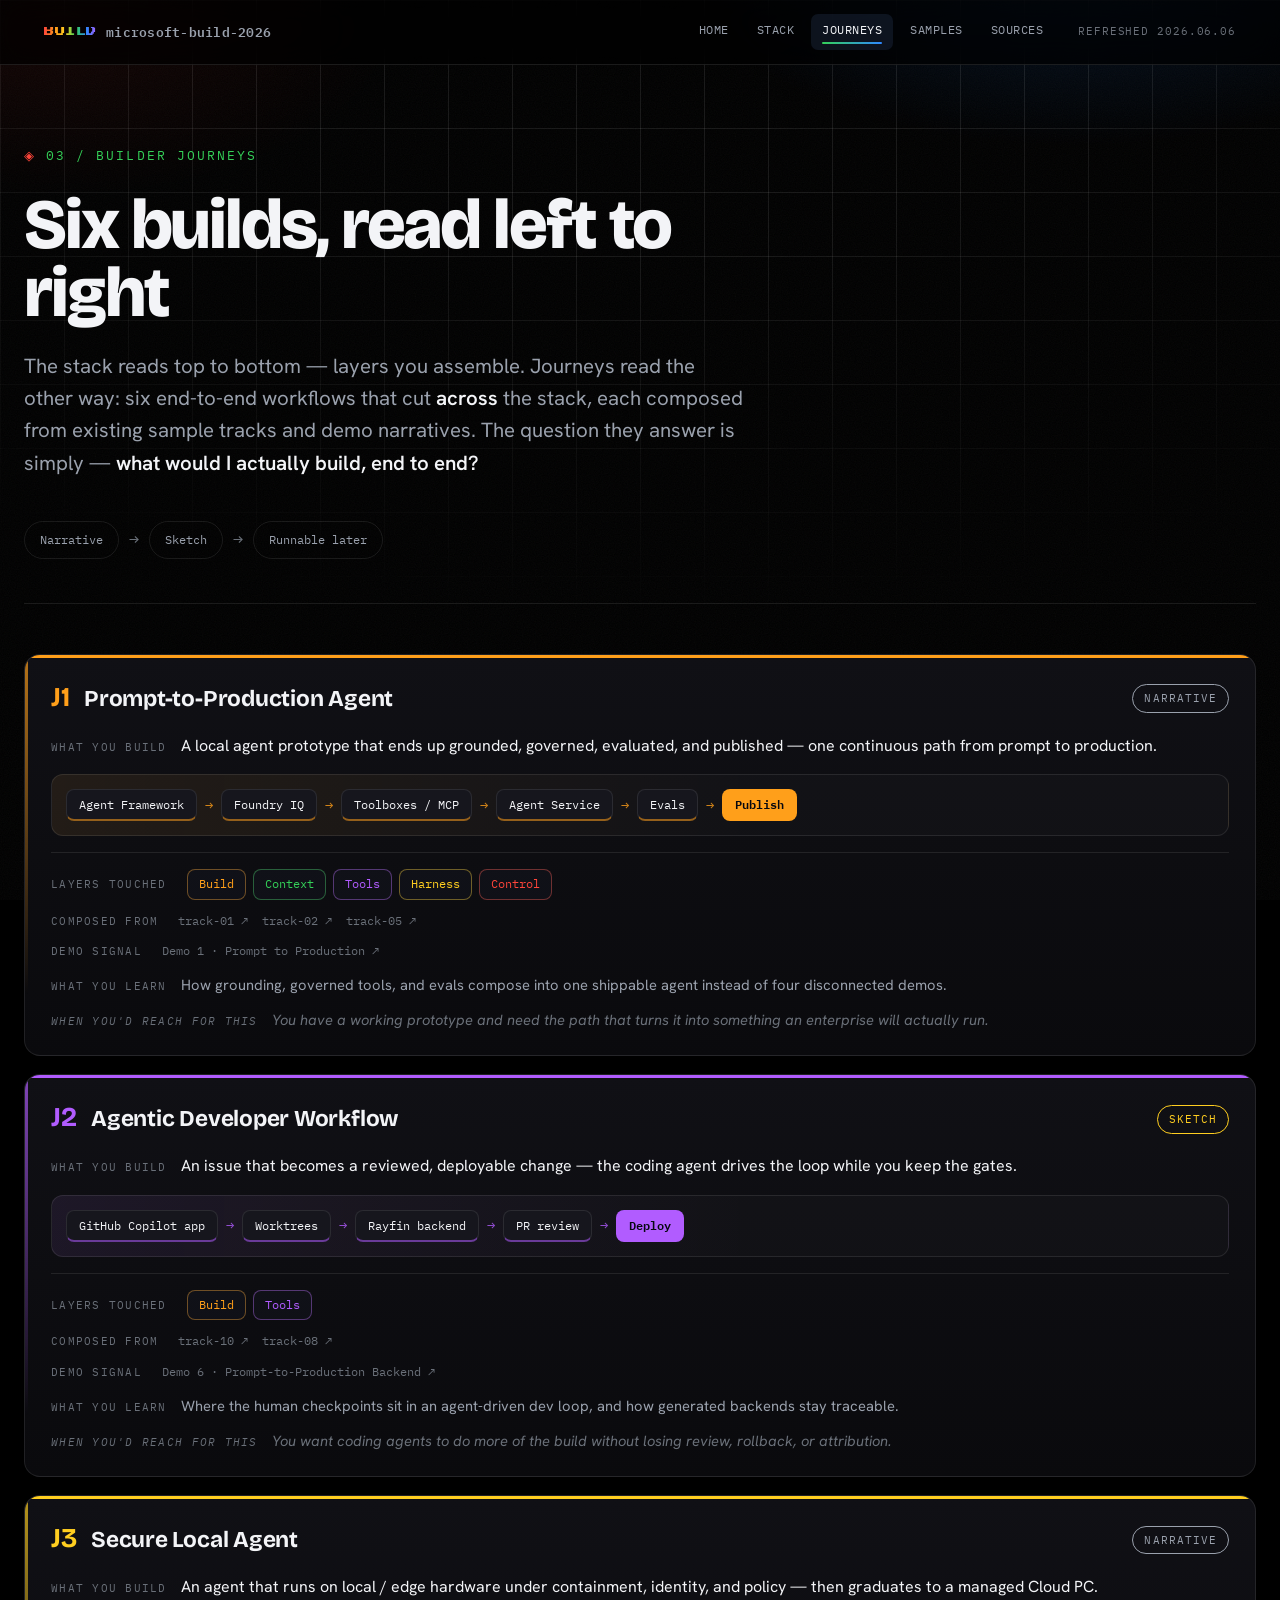
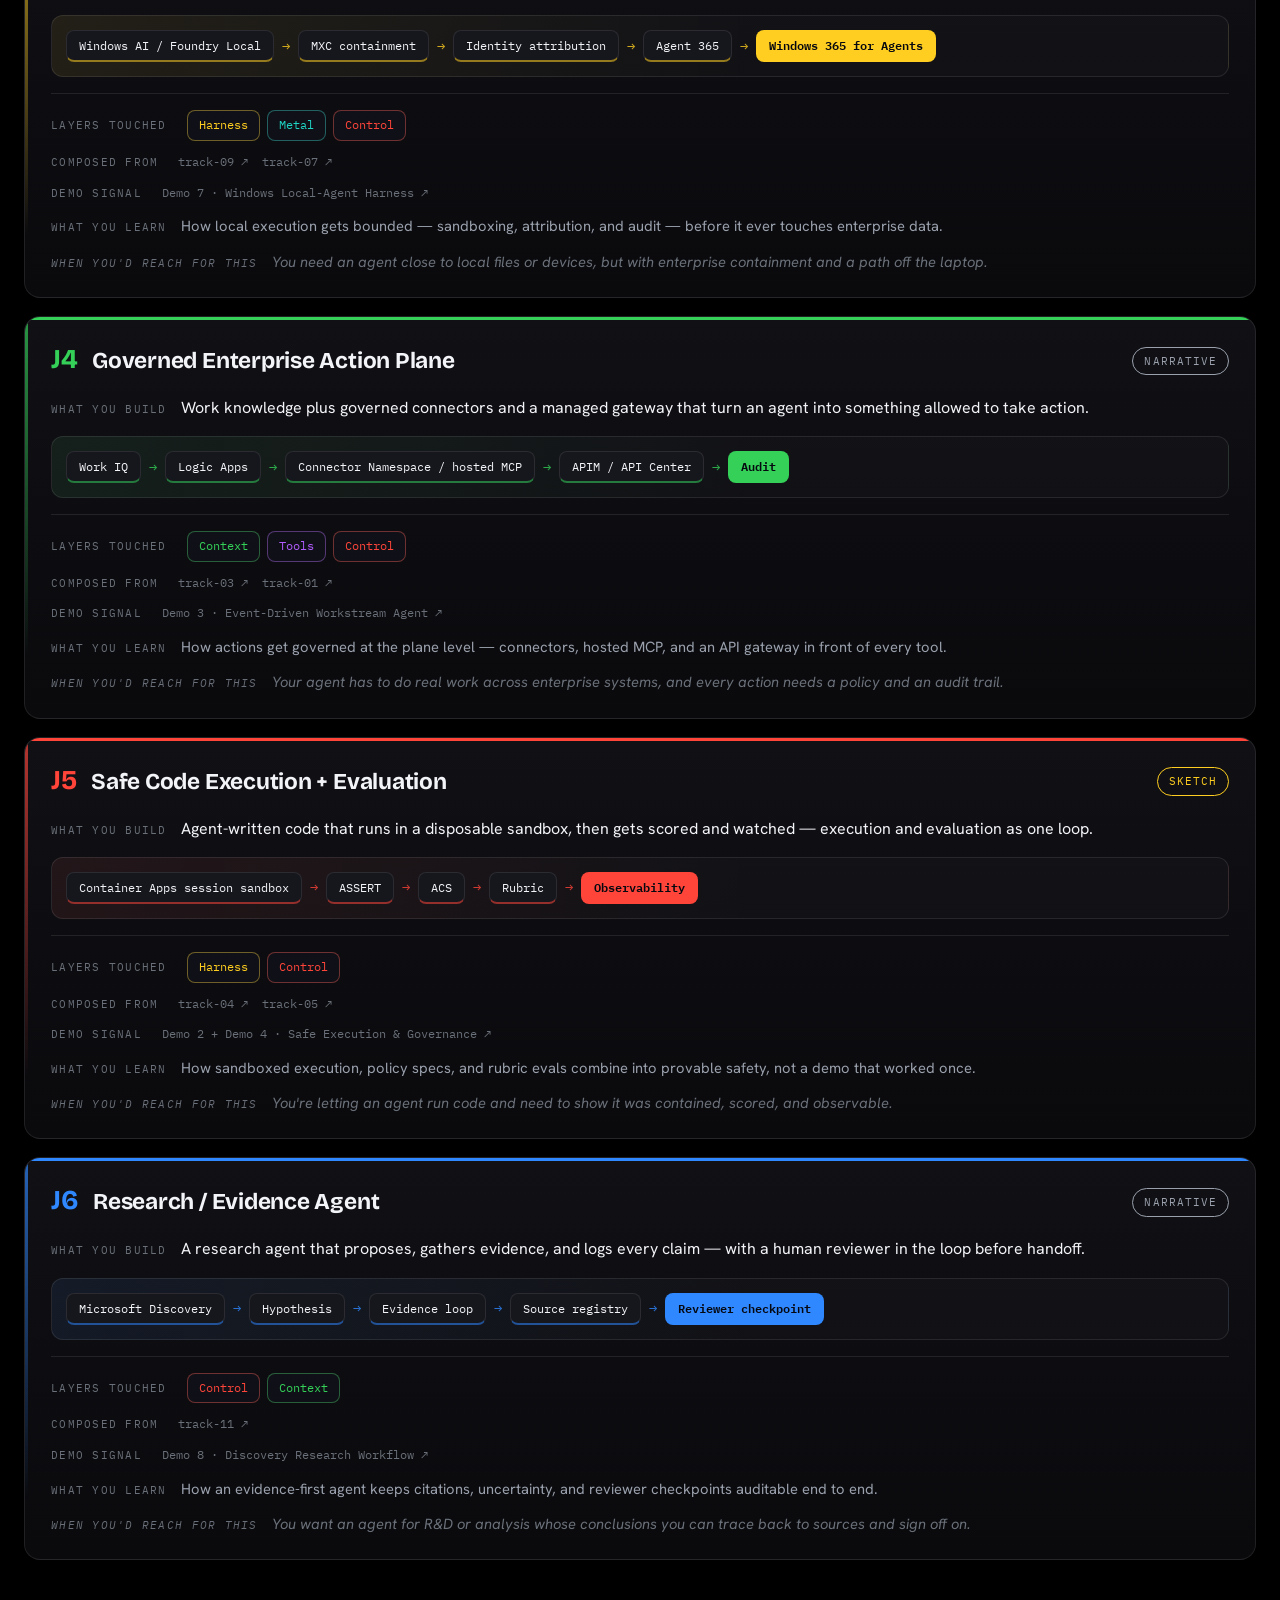
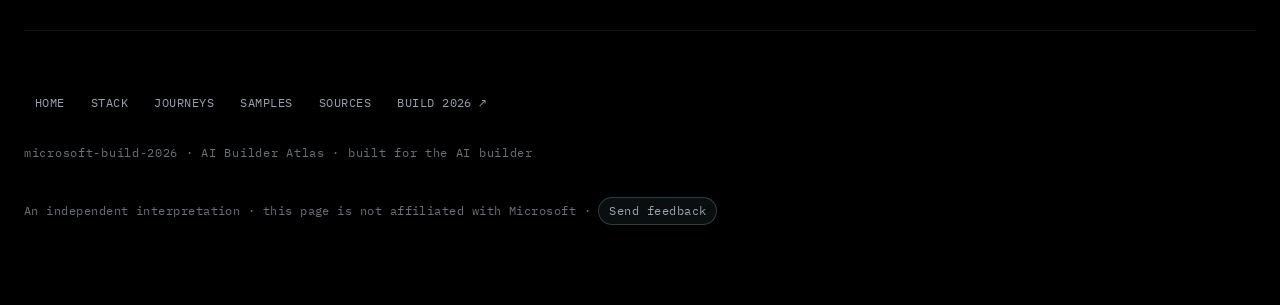
==== commit c404f703: "fix: add footer feedback link" ====
--- a/journeys.html
+++ b/journeys.html
@@ -563,15 +563,14 @@
         builder
       </p>
       <p class="foot-by">
-        An independent interpretation by
+        An independent interpretation &middot; this page is not affiliated with
+        Microsoft &middot;
         <a
-          class="by-name"
-          href="https://github.com/ozgurgulerx"
-          target="_blank"
-          rel="noopener author"
-          >Özgür Güler</a
-        >
-        &middot; this page is not affiliated with Microsoft
+          class="foot-feedback"
+          href="mailto:ozgur.guler1@gmail.com?subject=Build%20Signal%202026%20feedback"
+          aria-label="Send feedback to ozgur.guler1@gmail.com"
+          >Send feedback</a
+        >
       </p>
     </footer>
 
--- a/styles.css
+++ b/styles.css
@@ -1016,16 +1016,25 @@
   letter-spacing: 0.04em;
   color: var(--fog-dim);
 }
-.foot-by .by-name {
+.foot-feedback {
+  display: inline-flex;
+  align-items: center;
+  min-height: 28px;
+  padding: 4px 10px;
+  border: 1px solid rgba(174, 238, 255, 0.22);
+  border-radius: 999px;
+  background: rgba(174, 238, 255, 0.06);
   color: var(--fog);
   text-decoration: none;
-  transition: color 0.2s;
-}
-a.by-name:hover {
-  color: var(--chalk);
-  text-decoration: underline;
-  text-underline-offset: 3px;
-  text-decoration-color: var(--fog-dim);
+  transition:
+    border-color 0.2s,
+    color 0.2s,
+    background 0.2s;
+}
+.foot-feedback:hover {
+  border-color: rgba(174, 238, 255, 0.42);
+  background: rgba(174, 238, 255, 0.1);
+  color: var(--chalk);
 }
 
 /* ───────────────────── enhancements ───────────────────── */
@@ -2427,36 +2436,92 @@
   list-style: none;
   cursor: pointer;
   display: flex;
-  align-items: center;
+  align-items: flex-start; /* top-align the indicator when the label wraps */
   justify-content: space-between;
-  gap: 10px;
+  gap: 12px;
   padding: 9px 11px;
   font-size: 0.86rem;
   color: var(--chalk);
+  transition: color 0.16s;
+}
+.cap-expand > summary:hover {
+  color: var(--chalk);
 }
 .cap-expand > summary::-webkit-details-marker {
   display: none;
+}
+.cap-sum-label {
+  flex: 1;
+  min-width: 0;
+  line-height: 1.3;
 }
 .cap-expand[open] {
   border-left-color: var(--c, var(--violet));
   background: color-mix(in srgb, var(--c, var(--violet)) 9%, transparent);
 }
-.cap-count {
-  font-family: var(--mono);
-  font-size: 0.66rem;
+/* 3-slot availability preview: blog / docs / code */
+.cap-indicator {
+  flex: none;
+  display: inline-flex;
+  align-items: center;
+  gap: 10px;
+  padding-top: 4px;
+}
+.cap-dots {
+  display: inline-flex;
+  align-items: center;
+  gap: 5px;
+}
+.cap-dot {
+  width: 6px;
+  height: 6px;
+  border-radius: 50%;
+  box-sizing: border-box;
+  transition:
+    transform 0.16s,
+    box-shadow 0.16s;
+}
+.cap-dot.off {
+  border: 1px solid var(--fog-dim);
+  opacity: 0.5;
+}
+.cap-dot.off-blog {
+  border-color: color-mix(in srgb, var(--build-blue) 72%, var(--fog-dim));
+}
+.cap-dot.off-docs {
+  border-color: color-mix(in srgb, var(--build-green) 72%, var(--fog-dim));
+}
+.cap-dot.off-code {
+  border-color: color-mix(in srgb, var(--build-orange) 72%, var(--fog-dim));
+}
+.cap-dot.on-blog {
+  background: var(--build-blue);
+}
+.cap-dot.on-docs {
+  background: var(--build-green);
+}
+.cap-dot.on-code {
+  background: var(--build-orange);
+}
+.cap-expand:hover .cap-dot:not(.off) {
+  transform: scale(1.25);
+}
+.cap-chevron {
+  width: 11px;
+  height: 11px;
+  flex: none;
   color: var(--fog-dim);
-  border: 1px solid var(--line);
-  border-radius: 999px;
-  padding: 2px 8px;
-  transition: transform 0.2s;
-}
-.cap-expand[open] .cap-count {
+  transition:
+    transform 0.22s cubic-bezier(0.22, 1, 0.36, 1),
+    color 0.22s;
+}
+.cap-expand[open] .cap-chevron {
+  transform: rotate(180deg);
   color: var(--c, var(--violet));
-  transform: rotate(0);
 }
 .cap-expand-panel {
   display: flex;
   flex-wrap: wrap;
   gap: 8px;
-  padding: 2px 11px 12px;
-}
+  padding: 4px 11px 12px;
+}
